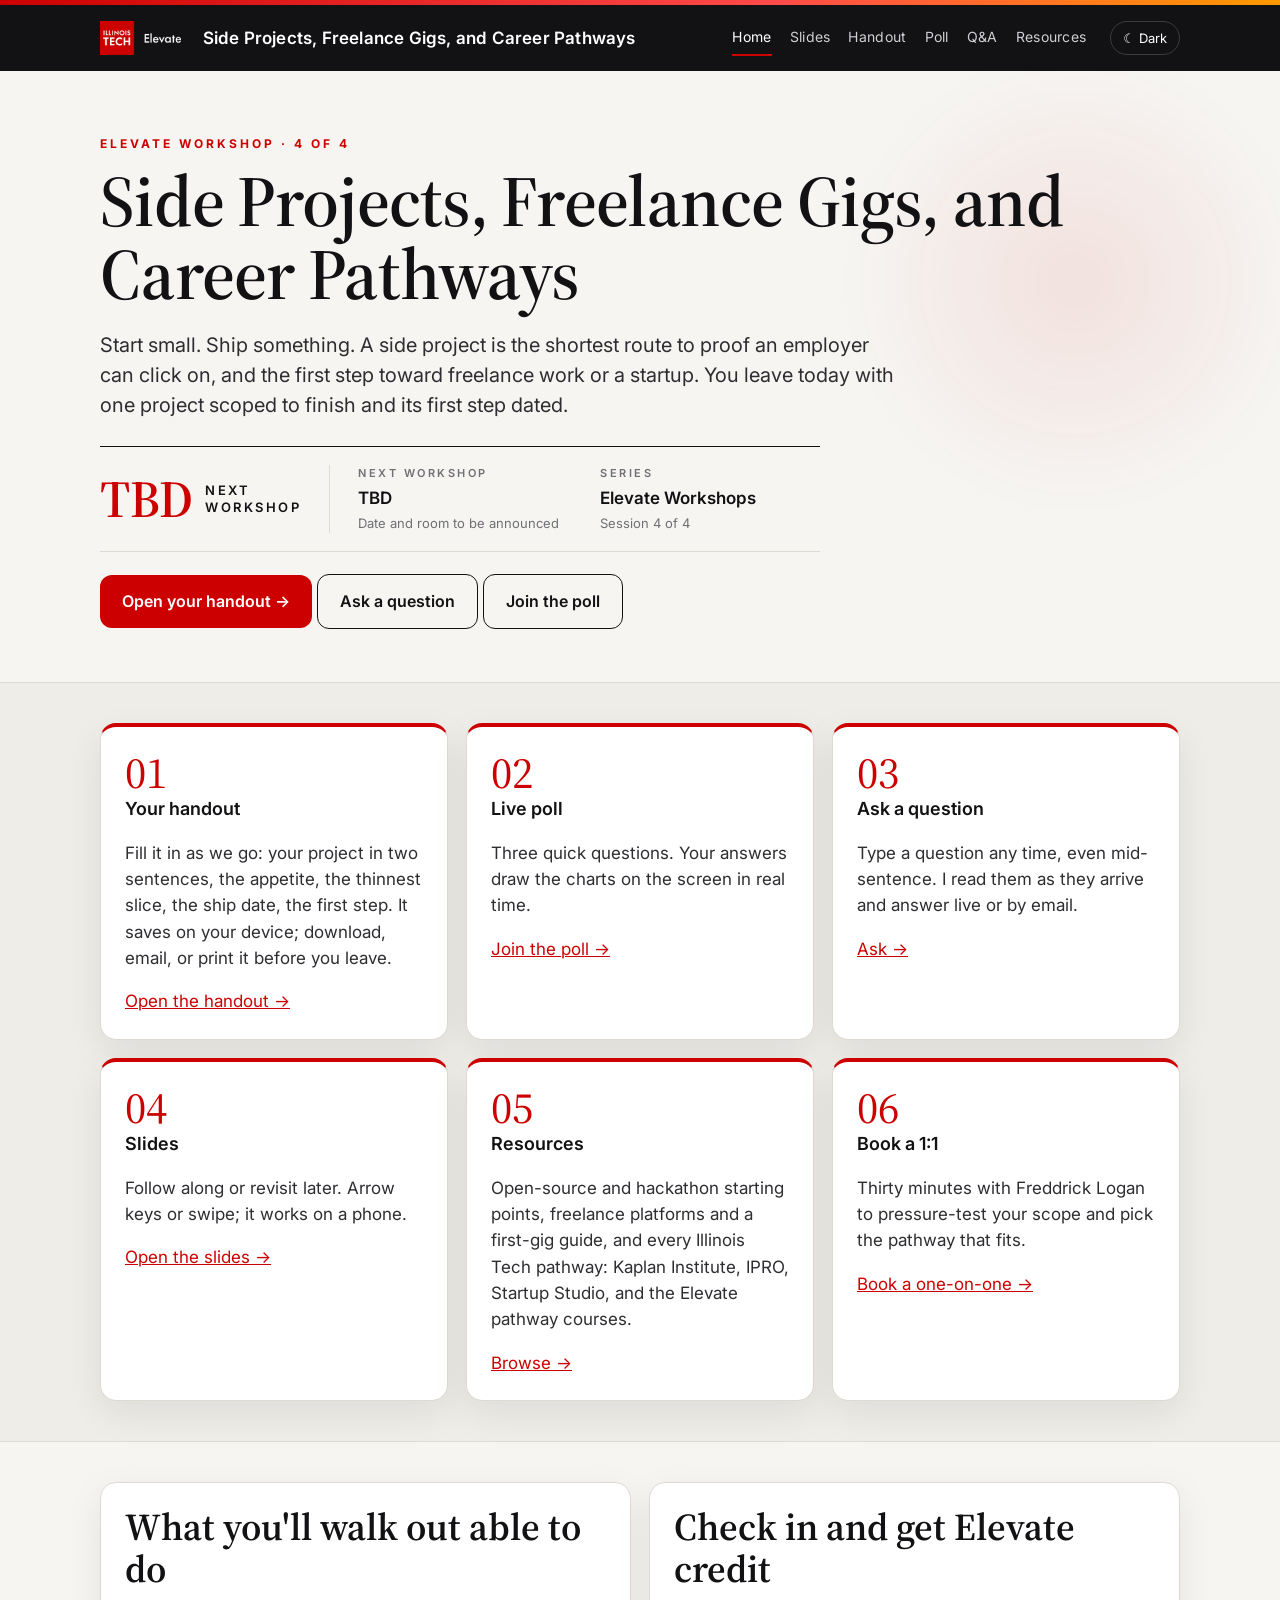
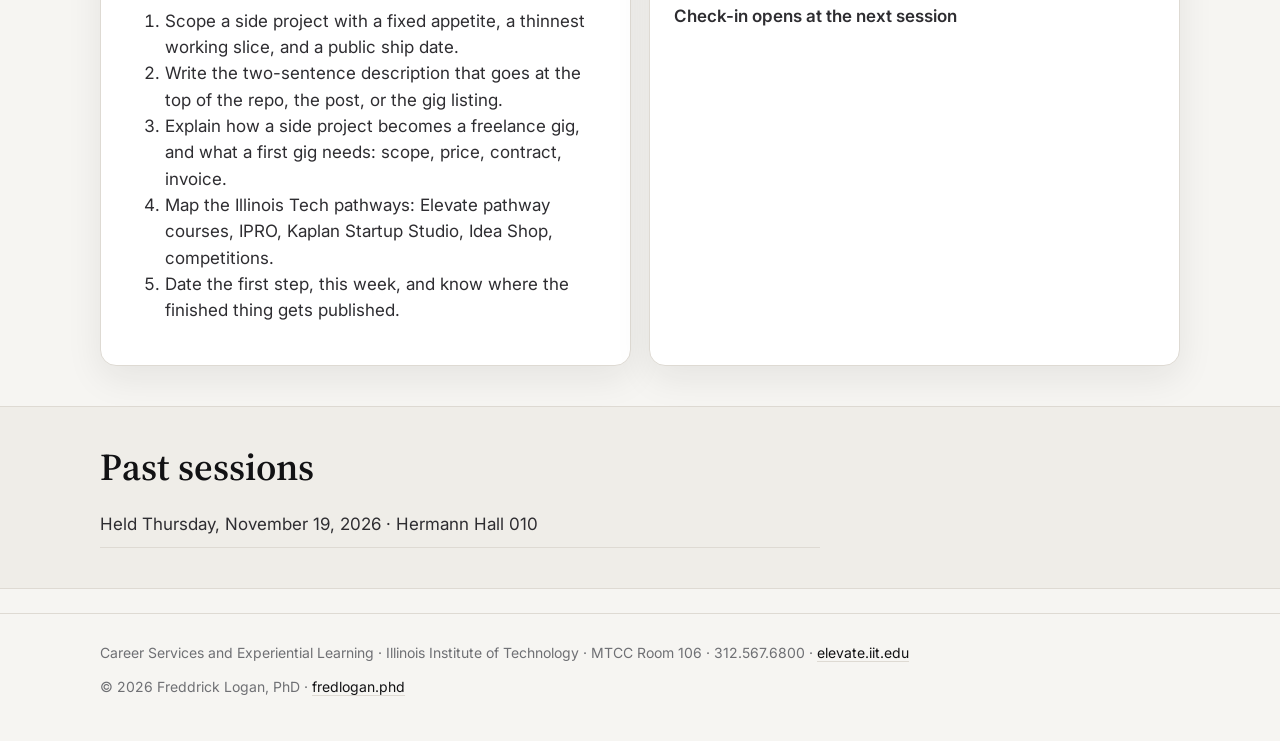
==== index.html @ dc73f65f "Branded QR codes in Illinois Tech scarlet" ====
<!doctype html>
<html lang="en">
<head>
<meta charset="utf-8">
<meta name="viewport" content="width=device-width,initial-scale=1">
<title>Elevate Workshop · Side Projects, Freelance Gigs, and Career Pathways</title>
<meta name="description" content="Elevate Side Projects, Freelance Gigs, and Illinois Tech Career Pathways Workshop: interactive slides, student handout, live poll, Q&amp;A, and resources. Illinois Tech Career Services and Experiential Learning.">
<link rel="preconnect" href="https://fonts.googleapis.com">
<link href="https://fonts.googleapis.com/css2?family=Inter:wght@400;500;600;700&family=Source+Serif+4:opsz,wght@8..60,400;8..60,600;8..60,700&display=swap" rel="stylesheet">
<link rel="stylesheet" href="assets/site.css">
</head>
<body>
<div class="redbar"></div>
<header class="topbar"><div class="wrap">
  <a class="brand" href="index.html"><img src="assets/elevate-logo-dark.png" alt="Illinois Tech Elevate"> Side Projects, Freelance Gigs, and Career Pathways</a>
  <nav><a class="active" href="index.html">Home</a><a href="slides.html">Slides</a><a href="handout.html">Handout</a><a href="poll.html">Poll</a><a href="qa.html">Q&amp;A</a><a href="resources.html">Resources</a></nav>
</div></header>

<section class="hero"><div class="wrap">
  <div class="eyebrow reveal">Elevate Workshop · 4 of 4</div>
  <h1 class="reveal">Side Projects, Freelance Gigs, and Career Pathways</h1>
  <p class="lead reveal">Start small. Ship something. A side project is the shortest route to proof an employer can click on, and the first step toward freelance work or a startup. You leave today with one project scoped to finish and its first step dated.</p>
  <div class="event reveal">
    <div class="event-date"><span class="d" data-session="day"></span><span class="m"><span data-session="month"></span><br><span data-session="year"></span></span></div>
    <div class="event-rows">
      <div><span class="k" data-session="weekday"></span><b data-session="time"></b><small data-session="doors"></small></div>
      <div data-when="upcoming"><span class="k">Where</span><b data-session="where"></b><small>Illinois Tech, Mies Campus</small></div>
      <div><span class="k">Series</span><b>Elevate Workshops</b><small>Session 4 of 4</small></div>
    </div>
  </div>
  <p>
    <a class="btn" href="handout.html">Open your handout →</a>
    <a class="btn ghost" href="qa.html">Ask a question</a>
    <a class="btn ghost" href="poll.html">Join the poll</a>
  </p>
</div></section>

<section class="section alt"><div class="wrap grid c3">
  <div class="card accent"><div class="num">01</div><h3>Your handout</h3><p>Fill it in as we go: your project in two sentences, the appetite, the thinnest slice, the ship date, the first step. It saves on your device; download, email, or print it before you leave.</p><a href="handout.html">Open the handout →</a></div><div class="card accent"><div class="num">02</div><h3>Live poll</h3><p>Three quick questions. Your answers draw the charts on the screen in real time.</p><a href="poll.html">Join the poll →</a></div><div class="card accent"><div class="num">03</div><h3>Ask a question</h3><p>Type a question any time, even mid-sentence. I read them as they arrive and answer live or by email.</p><a href="qa.html">Ask →</a></div><div class="card accent"><div class="num">04</div><h3>Slides</h3><p>Follow along or revisit later. Arrow keys or swipe; it works on a phone.</p><a href="slides.html">Open the slides →</a></div><div class="card accent"><div class="num">05</div><h3>Resources</h3><p>Open-source and hackathon starting points, freelance platforms and a first-gig guide, and every Illinois Tech pathway: Kaplan Institute, IPRO, Startup Studio, and the Elevate pathway courses.</p><a href="resources.html">Browse →</a></div><div class="card accent"><div class="num">06</div><h3>Book a 1:1</h3><p>Thirty minutes with Freddrick Logan to pressure-test your scope and pick the pathway that fits.</p><a id="bookCard" href="#">Book a one-on-one →</a></div>
</div></section>

<section class="section"><div class="wrap grid c2">
  <div class="card">
    <h2>What you'll walk out able to do</h2>
    <ol><li>Scope a side project with a fixed appetite, a thinnest working slice, and a public ship date.</li><li>Write the two-sentence description that goes at the top of the repo, the post, or the gig listing.</li><li>Explain how a side project becomes a freelance gig, and what a first gig needs: scope, price, contract, invoice.</li><li>Map the Illinois Tech pathways: Elevate pathway courses, IPRO, Kaplan Startup Studio, Idea Shop, competitions.</li><li>Date the first step, this week, and know where the finished thing gets published.</li></ol>
  </div>
  <div class="card">
    <h2>Check in and get Elevate credit</h2>
    <div data-checkin="card"><div class="qr"><div class="qrcard" style="--qr:190px"><img src="assets/checkin-qr.png" alt="312 check-in QR code"><span class="lbl">Check in on 312</span></div><div><p>Scan with the Illinois Tech 312 app, or open <a id="checkinA" href="#"><span id="checkinShort"></span></a>.</p><p class="hint">Check-in records your attendance for Elevate workshop credit.</p></div></div></div>
  </div>
</div></section>
<section class="section alt" data-past hidden><div class="wrap">
  <h2>Past sessions</h2>
  <ul class="past-list" data-past-list></ul>
</div></section>

<footer class="footer"><div class="wrap">
  <div>Career Services and Experiential Learning · Illinois Institute of Technology · MTCC Room 106 · 312.567.6800 · <a href="https://elevate.iit.edu">elevate.iit.edu</a></div>
  <div>© <span data-year></span> Freddrick Logan, PhD · <a href="https://fredlogan.phd">fredlogan.phd</a></div>
</div></footer>
<script src="assets/config.js"></script>
<script src="assets/site.js"></script>
<script>document.addEventListener('DOMContentLoaded',()=>{const C=window.PW_CONFIG||{};const b=document.getElementById('bookCard');if(b)b.href=C.bookingUrl||'#';const a=document.getElementById('checkinA');if(a)a.href=C.checkinUrl||'#';const s=document.getElementById('checkinShort');if(s)s.textContent=(C.checkinUrl||'').replace('https://','');});</script>
</body>
</html>
---- assets/site.css ----
/* Elevate Portfolio Development Workshop — shared styles.
   Illinois Tech palette (Red #CC0000, Gray #76777B, Black, Orange #FF9900).
   Themes: html[data-theme="light"] / html[data-theme="dark"]; follows the system when unset. */
:root{
  --red:#CC0000; --deep:#8C0000; --orange:#FF9900; --gray:#76777B;
  --radius:16px;
  --sans:'Inter',system-ui,-apple-system,"Segoe UI",Roboto,Arial,sans-serif;
  --serif:'Source Serif 4','Source Serif Pro',Georgia,'Times New Roman',serif;
  --font:var(--sans);
  --ease:cubic-bezier(.2,.7,.2,1);
  /* light */
  --bg:#F6F5F2; --surface:#FFFFFF; --surface-2:#EFEDE8; --ink:#121214; --body:#2E2D31; --muted:#6F7074;
  --line:#DEDAD3; --accent:#CC0000; --accent-soft:rgba(204,0,0,.08); --on-accent:#fff;
  --shadow:0 12px 36px rgba(20,20,30,.08); --glow:0 0 0 1px rgba(0,0,0,.04);
  --topbar:#121214; --topbar-ink:#fff;
}
@media (prefers-color-scheme: dark){
  :root:not([data-theme="light"]){
    --bg:#0E0E11; --surface:#17171B; --surface-2:#1F1F24; --ink:#F4F2EC; --body:#D6D3CB; --muted:#9A9A9F;
    --line:#2B2B31; --accent:#FF4A4A; --accent-soft:rgba(255,74,74,.12); --on-accent:#fff;
    --shadow:0 16px 44px rgba(0,0,0,.45); --glow:0 0 0 1px rgba(255,255,255,.04);
    --topbar:#0A0A0C; --topbar-ink:#fff;
  }
}
:root[data-theme="dark"]{
  --bg:#0E0E11; --surface:#17171B; --surface-2:#1F1F24; --ink:#F4F2EC; --body:#D6D3CB; --muted:#9A9A9F;
  --line:#2B2B31; --accent:#FF4A4A; --accent-soft:rgba(255,74,74,.12); --on-accent:#fff;
  --shadow:0 16px 44px rgba(0,0,0,.45); --glow:0 0 0 1px rgba(255,255,255,.04);
  --topbar:#0A0A0C; --topbar-ink:#fff;
}
*{box-sizing:border-box}
html,body{margin:0;padding:0}
body{font-family:var(--sans);color:var(--body);background:var(--bg);line-height:1.55;-webkit-font-smoothing:antialiased;font-size:17px;transition:background .3s,color .3s}
a{color:var(--accent)}
img{max-width:100%;height:auto}
.wrap{max-width:1120px;margin:0 auto;padding:0 20px}
.topbar{background:var(--topbar);color:var(--topbar-ink);position:sticky;top:0;z-index:50}
.topbar .wrap{display:flex;align-items:center;justify-content:space-between;gap:16px;height:66px}
.topbar .brand{display:flex;align-items:center;gap:12px;color:#fff;text-decoration:none;font-weight:600;letter-spacing:.2px}
.topbar .brand img{height:34px;width:auto}
.topbar nav{display:flex;align-items:center;flex-wrap:wrap;gap:2px 18px}
.topbar nav a{color:#cfcfd4;text-decoration:none;font-size:14px;letter-spacing:.3px;padding:6px 0;border-bottom:2px solid transparent}
.topbar nav a.active,.topbar nav a:hover{color:#fff;border-bottom-color:var(--red)}
.theme-btn{background:transparent;color:#fff;border:1px solid #3a3a40;border-radius:999px;padding:6px 12px;font:inherit;font-size:13px;cursor:pointer;margin-left:6px}
.theme-btn:hover{border-color:#777}
.redbar{height:5px;background:linear-gradient(90deg,var(--red),#FF4A4A 60%,var(--orange))}
.hero{padding:64px 0 36px;position:relative;overflow:hidden}
.hero .wrap{position:relative;z-index:1}
.hero::before{content:"";position:absolute;inset:-20% -10% auto auto;width:52vw;height:52vw;max-width:720px;max-height:720px;border-radius:50%;
  background:radial-gradient(closest-side,var(--accent-soft),transparent 70%);filter:blur(10px);pointer-events:none;animation:drift 18s ease-in-out infinite alternate}
.eyebrow{font-size:12px;letter-spacing:3px;text-transform:uppercase;color:var(--accent);font-weight:700}
h1{font-family:var(--serif);font-weight:600;font-size:clamp(38px,6.4vw,72px);line-height:1.02;letter-spacing:-.01em;margin:10px 0 14px;color:var(--ink)}
h2{font-family:var(--serif);font-weight:600;font-size:clamp(26px,3.4vw,38px);line-height:1.1;color:var(--ink);margin:0 0 12px}
h3{font-size:18px;margin:0 0 6px;color:var(--ink);font-weight:600}
.lead{font-size:20px;color:var(--body);max-width:62ch;line-height:1.5}
.meta{display:flex;flex-wrap:wrap;gap:10px 24px;margin:20px 0;font-weight:600;color:var(--ink)}
.meta span{display:inline-flex;align-items:center;gap:8px}
.event{display:grid;grid-template-columns:auto 1fr;gap:0 28px;align-items:stretch;margin:26px 0 22px;max-width:720px;border-top:1px solid var(--ink);border-bottom:1px solid var(--line);padding:18px 0}
.event-date{display:flex;align-items:center;gap:12px;padding-right:28px;border-right:1px solid var(--line)}
.event-date .d{font-family:var(--serif);font-weight:600;font-size:clamp(56px,7vw,84px);line-height:.9;color:var(--accent);letter-spacing:-.03em}
.event-date .m{font-size:13px;letter-spacing:2.5px;text-transform:uppercase;color:var(--ink);font-weight:600;line-height:1.3}
.event-rows{display:grid;grid-template-columns:repeat(auto-fit,minmax(160px,1fr));gap:12px 22px;align-content:center}
.event-rows div{display:flex;flex-direction:column;gap:2px}
.event-rows .k{font-size:11px;letter-spacing:2.5px;text-transform:uppercase;color:var(--muted);font-weight:600}
.event-rows b{font-size:17px;color:var(--ink);font-weight:600}
.event-rows small{font-size:13px;color:var(--muted)}
@media (max-width:600px){.event{grid-template-columns:1fr;gap:14px}.event-date{border-right:0;border-bottom:1px solid var(--line);padding:0 0 12px}}
.btn{display:inline-block;background:var(--red);color:#fff;text-decoration:none;font-weight:600;padding:14px 22px;border-radius:12px;border:0;cursor:pointer;font-size:16px;transition:transform .15s var(--ease),background .15s}
.btn:hover{background:var(--deep);transform:translateY(-1px)}
.btn.ghost{background:transparent;color:var(--ink);border:1.5px solid var(--ink)}
.btn.ghost:hover{background:var(--ink);color:var(--bg)}
.btn.small{padding:8px 14px;font-size:14px;border-radius:9px}
.grid{display:grid;gap:18px}
.grid.c3{grid-template-columns:repeat(auto-fit,minmax(260px,1fr))}
.grid.c2{grid-template-columns:repeat(auto-fit,minmax(300px,1fr))}
.card{background:var(--surface);border:1px solid var(--line);border-radius:var(--radius);padding:24px;box-shadow:var(--shadow);transition:transform .25s var(--ease),box-shadow .25s}
.card:hover{transform:translateY(-2px)}
.card.accent{border-top:4px solid var(--red)}
.card .num{font-family:var(--serif);font-size:44px;color:var(--accent);line-height:1}
.section{padding:40px 0}
.section.alt{background:var(--surface-2);border-top:1px solid var(--line);border-bottom:1px solid var(--line)}
.callout{background:var(--ink);color:var(--bg);border-radius:var(--radius);padding:22px 26px}
.callout strong,.callout code{color:inherit}
.pill{display:inline-block;background:var(--accent-soft);color:var(--accent);font-size:12px;font-weight:700;letter-spacing:1px;text-transform:uppercase;padding:4px 10px;border-radius:999px}
label{display:block;font-weight:600;color:var(--ink);margin:12px 0 6px}
input[type=text],textarea,select{width:100%;font:inherit;padding:12px 14px;border:1.5px solid var(--line);border-radius:10px;background:var(--surface);color:var(--ink)}
textarea{min-height:90px;resize:vertical}
input:focus,textarea:focus,select:focus{outline:2px solid var(--accent);border-color:var(--accent)}
.hint{font-size:13px;color:var(--muted)}
.preview{background:var(--surface-2);border:1px dashed var(--line);border-radius:10px;padding:16px;white-space:pre-wrap;color:var(--ink)}
.check{display:flex;align-items:flex-start;gap:12px;padding:10px 0;border-bottom:1px solid var(--line)}
.check input{width:22px;height:22px;margin-top:3px;accent-color:var(--red)}
.check label{margin:0}
.check.done label{text-decoration:line-through;color:var(--muted)}
.footer{padding:28px 0 44px;color:var(--muted);font-size:14px;border-top:1px solid var(--line);margin-top:24px}
.footer a{color:var(--ink);text-decoration:none;border-bottom:1px solid var(--line)}
.footer a:hover{border-bottom-color:var(--accent)}
.footer .wrap{display:flex;flex-wrap:wrap;justify-content:space-between;gap:12px;align-items:center}
.qr{display:flex;gap:18px;align-items:center}
.qr img{width:140px;height:140px;border:4px solid #fff;box-shadow:var(--shadow);border-radius:8px;background:#fff}
.bar{height:14px;background:var(--surface-2);border-radius:7px;overflow:hidden}
.bar i{display:block;height:100%;background:var(--accent);width:0;transition:width .4s var(--ease)}
.vote{display:flex;flex-wrap:wrap;gap:10px}
.vote button{background:var(--surface);color:var(--ink);border:1.5px solid var(--ink);border-radius:10px;padding:10px 14px;font:inherit;font-weight:600;cursor:pointer;transition:all .15s}
.vote button:hover{background:var(--ink);color:var(--bg)}
.toast{position:fixed;bottom:20px;left:50%;transform:translateX(-50%);background:var(--ink);color:var(--bg);padding:10px 16px;border-radius:10px;opacity:0;transition:opacity .2s;pointer-events:none;z-index:99}
.toast.show{opacity:1}
table{width:100%;border-collapse:collapse;background:var(--surface);color:var(--body)}
th,td{text-align:left;padding:10px 12px;border-bottom:1px solid var(--line);vertical-align:top}
th{background:var(--ink);color:var(--bg);font-weight:600}
.tabs{display:flex;flex-wrap:wrap;gap:8px;margin-bottom:12px}
.tabs button{font:inherit;font-weight:600;padding:8px 14px;border-radius:999px;border:1.5px solid var(--line);background:var(--surface);color:var(--ink);cursor:pointer}
.tabs button.on{background:var(--red);color:#fff;border-color:var(--red)}
code{font-family:ui-monospace,SFMono-Regular,Menlo,monospace;font-size:.92em;background:var(--surface-2);padding:1px 6px;border-radius:6px}
/* motion */
.reveal{opacity:0;transform:translateY(14px);animation:rise .7s var(--ease) forwards}
.reveal:nth-child(2){animation-delay:.08s}.reveal:nth-child(3){animation-delay:.16s}.reveal:nth-child(4){animation-delay:.24s}.reveal:nth-child(5){animation-delay:.32s}.reveal:nth-child(6){animation-delay:.4s}
@keyframes rise{to{opacity:1;transform:none}}
@keyframes drift{from{transform:translate(0,0)}to{transform:translate(-6%,8%)}}
@media (prefers-reduced-motion: reduce){.reveal{animation:none;opacity:1;transform:none}.hero::before{animation:none}.card:hover{transform:none}}
@media (max-width:700px){.topbar .wrap{height:auto;padding:10px 20px;flex-wrap:wrap}.hero{padding:40px 0 24px}body{font-size:16px}}
@media print{
  .topbar,.redbar,.noprint,.footer,.theme-btn{display:none!important}
  body{background:#fff;color:#000}
  .card{box-shadow:none;break-inside:avoid}
  input[type=text],textarea{border:1px solid #999}
  .section{padding:14px 0}
}
/* Writing formulas: shown wherever students are asked to write something */
.formula{border:1.5px dashed var(--line);border-left:4px solid var(--red);border-radius:10px;padding:10px 14px;margin:8px 0 12px;background:var(--surface);font-size:15px;line-height:1.6;color:var(--ink)}
.formula .fx{display:block;font-size:10px;letter-spacing:2px;text-transform:uppercase;color:var(--accent);font-weight:700;margin-bottom:2px}
.formula .b,.hint .b{display:inline-block;padding:0 6px;border-radius:5px;background:var(--surface-2);color:var(--muted);font-weight:600;font-size:.92em;line-height:1.5}
.formula .eg{display:block;margin-top:4px;color:var(--muted);font-size:.92em}
.formula ol{margin:2px 0 0;padding-left:20px}
.fill{background:transparent;border:1px solid var(--line);color:var(--accent);font:inherit;font-size:13px;font-weight:600;border-radius:999px;padding:3px 10px;cursor:pointer;margin:6px 0 0}
.fill:hover{border-color:var(--accent)}
.wc{font-size:13px;font-weight:600;color:var(--muted);font-variant-numeric:tabular-nums}
.wc.ok{color:var(--ink)}.wc.over{color:var(--accent)}
@media print{.fill{display:none}.formula{border-style:solid}}

/* Sessions, past-session list, and check-in placeholder (dates come from assets/config.js) */
[hidden]{display:none!important}
.event-date .d.tbd{font-size:clamp(34px,4.5vw,52px);letter-spacing:0}
.past-list{list-style:none;padding:0;margin:12px 0 0;max-width:720px}
.past-list li{padding:10px 0;border-bottom:1px solid var(--line);color:var(--body)}
.checkin-wait{font-weight:600;margin:0}
.check input{flex:0 0 22px}

/* Branded QR cards: white card, thin scarlet border, scarlet label; the code itself stays scannable in both themes */
.qrcard{display:inline-flex;flex-direction:column;align-items:center;gap:6px;background:#fff;border:2px solid #C8102E;border-radius:16px;padding:14px 16px 12px;color:#111;text-align:center;box-shadow:var(--shadow);max-width:100%;vertical-align:top}
.qrcard img,.qr .qrcard img{display:block;width:var(--qr,220px);max-width:100%;height:auto;border:0;box-shadow:none;background:#fff;padding:0;border-radius:0}
.qrcard .lbl{font-weight:700;color:#C8102E;font-size:clamp(15px,1.3vw,19px);line-height:1.2;letter-spacing:.2px}
.qrcard .sub{font-size:12px;line-height:1.3;color:#555;max-width:30ch;word-break:break-word}
.qrcard .sub a{color:#555}
.qr{align-items:flex-start;flex-wrap:wrap}
.qr .qrcard{flex:0 0 auto}
.slide .qrcard .lbl{font-size:clamp(16px,min(1.5vw,2.6vh),22px)}
.slide .qrcard .sub{font-size:clamp(11px,1.6vh,13px)}
@media (max-height:760px){.slide .qrcard{padding:10px 12px 8px;gap:4px}}
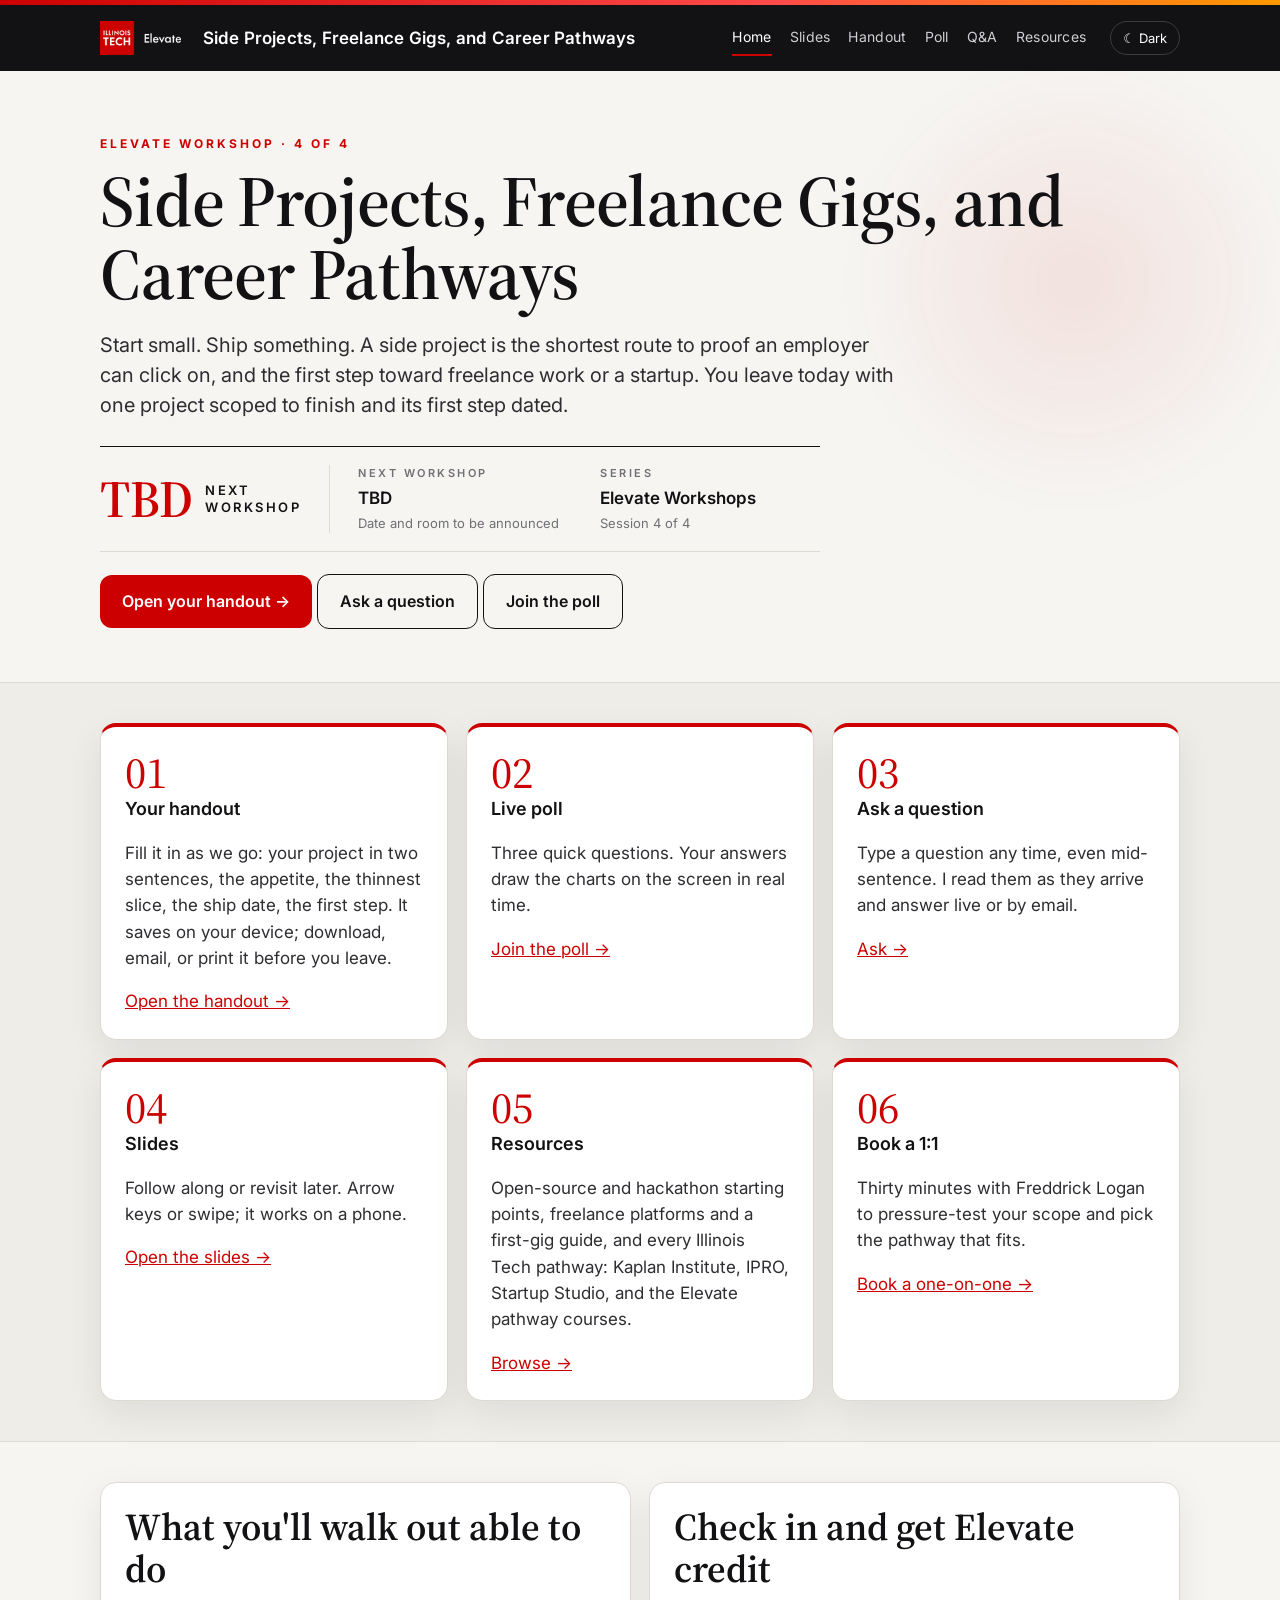
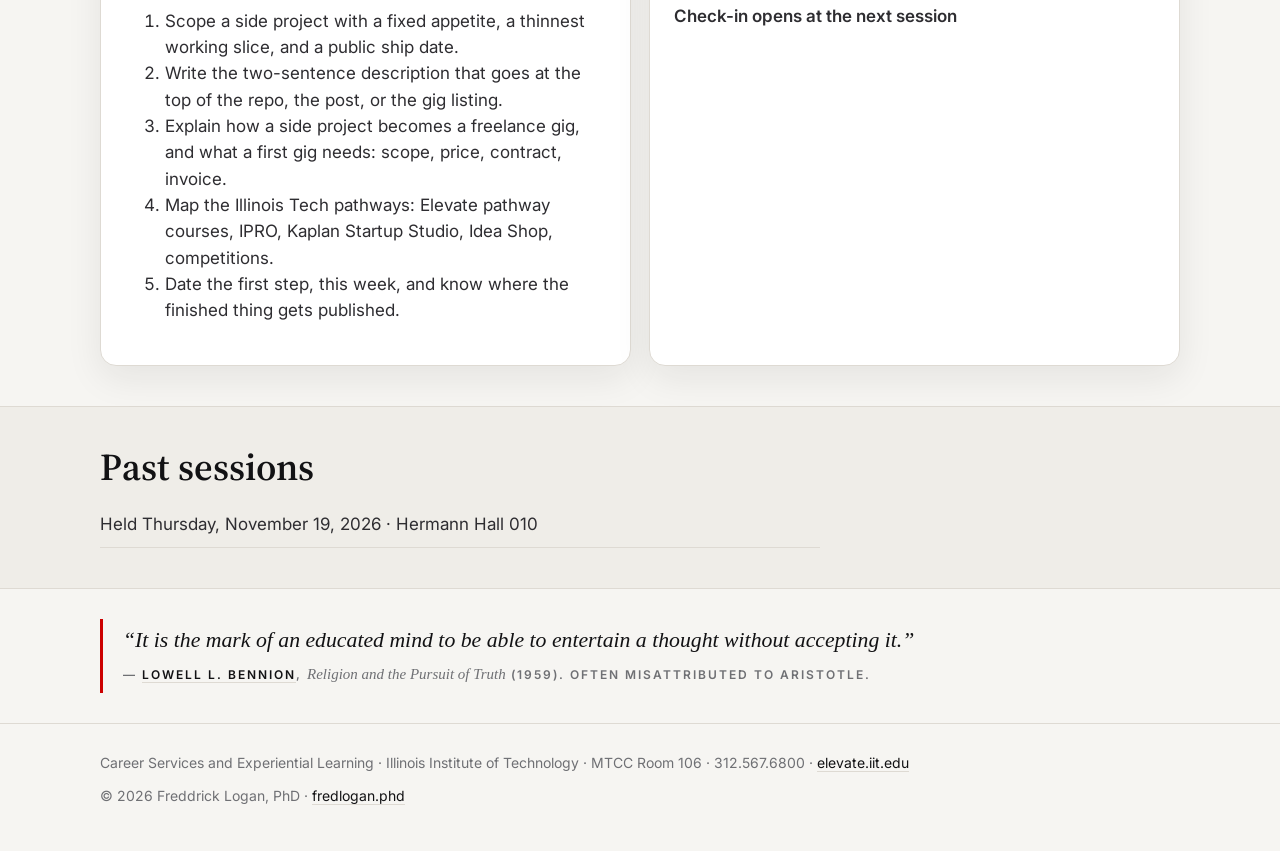
==== commit 3dc38021: "Add verified Bennion quote (often misattributed to Aristotle)" ====
--- a/index.html
+++ b/index.html
@@ -54,6 +54,13 @@
   <ul class="past-list" data-past-list></ul>
 </div></section>
 
+<section class="quoteband"><div class="wrap">
+  <figure class="quote">
+    <blockquote>“It is the mark of an educated mind to be able to entertain a thought without accepting it.”</blockquote>
+    <figcaption>— <a href="https://en.wikipedia.org/wiki/Lowell_L._Bennion" target="_blank" rel="noopener noreferrer">Lowell L. Bennion</a>, <cite>Religion and the Pursuit of Truth</cite> (1959). Often misattributed to Aristotle.</figcaption>
+  </figure>
+</div></section>
+
 <footer class="footer"><div class="wrap">
   <div>Career Services and Experiential Learning · Illinois Institute of Technology · MTCC Room 106 · 312.567.6800 · <a href="https://elevate.iit.edu">elevate.iit.edu</a></div>
   <div>© <span data-year></span> Freddrick Logan, PhD · <a href="https://fredlogan.phd">fredlogan.phd</a></div>
--- a/assets/site.css
+++ b/assets/site.css
@@ -157,3 +157,25 @@
 .slide .qrcard .lbl{font-size:clamp(16px,min(1.5vw,2.6vh),22px)}
 .slide .qrcard .sub{font-size:clamp(11px,1.6vh,13px)}
 @media (max-height:760px){.slide .qrcard{padding:10px 12px 8px;gap:4px}}
+
+/* Verified quote: serif italic, thin scarlet rule, uppercase attribution with the title in italics; same in both themes */
+.quoteband{padding:30px 0 6px}
+.quote{margin:0;padding:6px 0 6px 20px;border-left:3px solid #CC0000;max-width:840px}
+.quote blockquote{margin:0;font-family:var(--serif);font-style:italic;font-weight:400;font-size:clamp(19px,1.7vw,24px);line-height:1.4;color:var(--ink)}
+.quote figcaption{margin-top:8px;font-size:12px;letter-spacing:2px;text-transform:uppercase;font-weight:600;color:var(--muted)}
+.quote figcaption a{color:var(--ink);text-decoration:none;border-bottom:1px solid var(--line)}
+.quote figcaption a:hover{border-bottom-color:#CC0000}
+.quote figcaption cite{font-family:var(--serif);font-style:italic;font-weight:400;text-transform:none;letter-spacing:0;font-size:15px}
+.quote.line{display:block;max-width:none;margin:28px 0 0;padding:4px 0 4px 16px;line-height:1.5}
+.quote.line blockquote,.quote.line figcaption{display:inline}
+.quote.line blockquote{font-size:17px}
+.quote.line figcaption{margin:0 0 0 8px;font-size:11px;letter-spacing:1.6px}
+.quote.line figcaption cite{font-size:14px}
+.slide .quote{margin-top:14px;max-width:none;padding:2px 0 2px 14px;flex:none}
+.slide .quote blockquote{font-size:clamp(15px,min(1.4vw,2.3vh),21px);line-height:1.35}
+.slide .quote figcaption{margin-top:4px;font-size:11px;letter-spacing:1.6px}
+.slide .quote figcaption cite{font-size:13px}
+.slide.ink .quote blockquote{color:#F4F2EC}
+.slide.ink .quote figcaption{color:#9A9A9F}
+.slide.ink .quote figcaption a{color:#F4F2EC;border-bottom-color:#2B2B31}
+@media (max-height:760px){.slide .quote{margin-top:8px}.slide .quote blockquote{font-size:clamp(14px,2vh,17px)}.slide .quote figcaption{margin-top:2px;font-size:10px}}
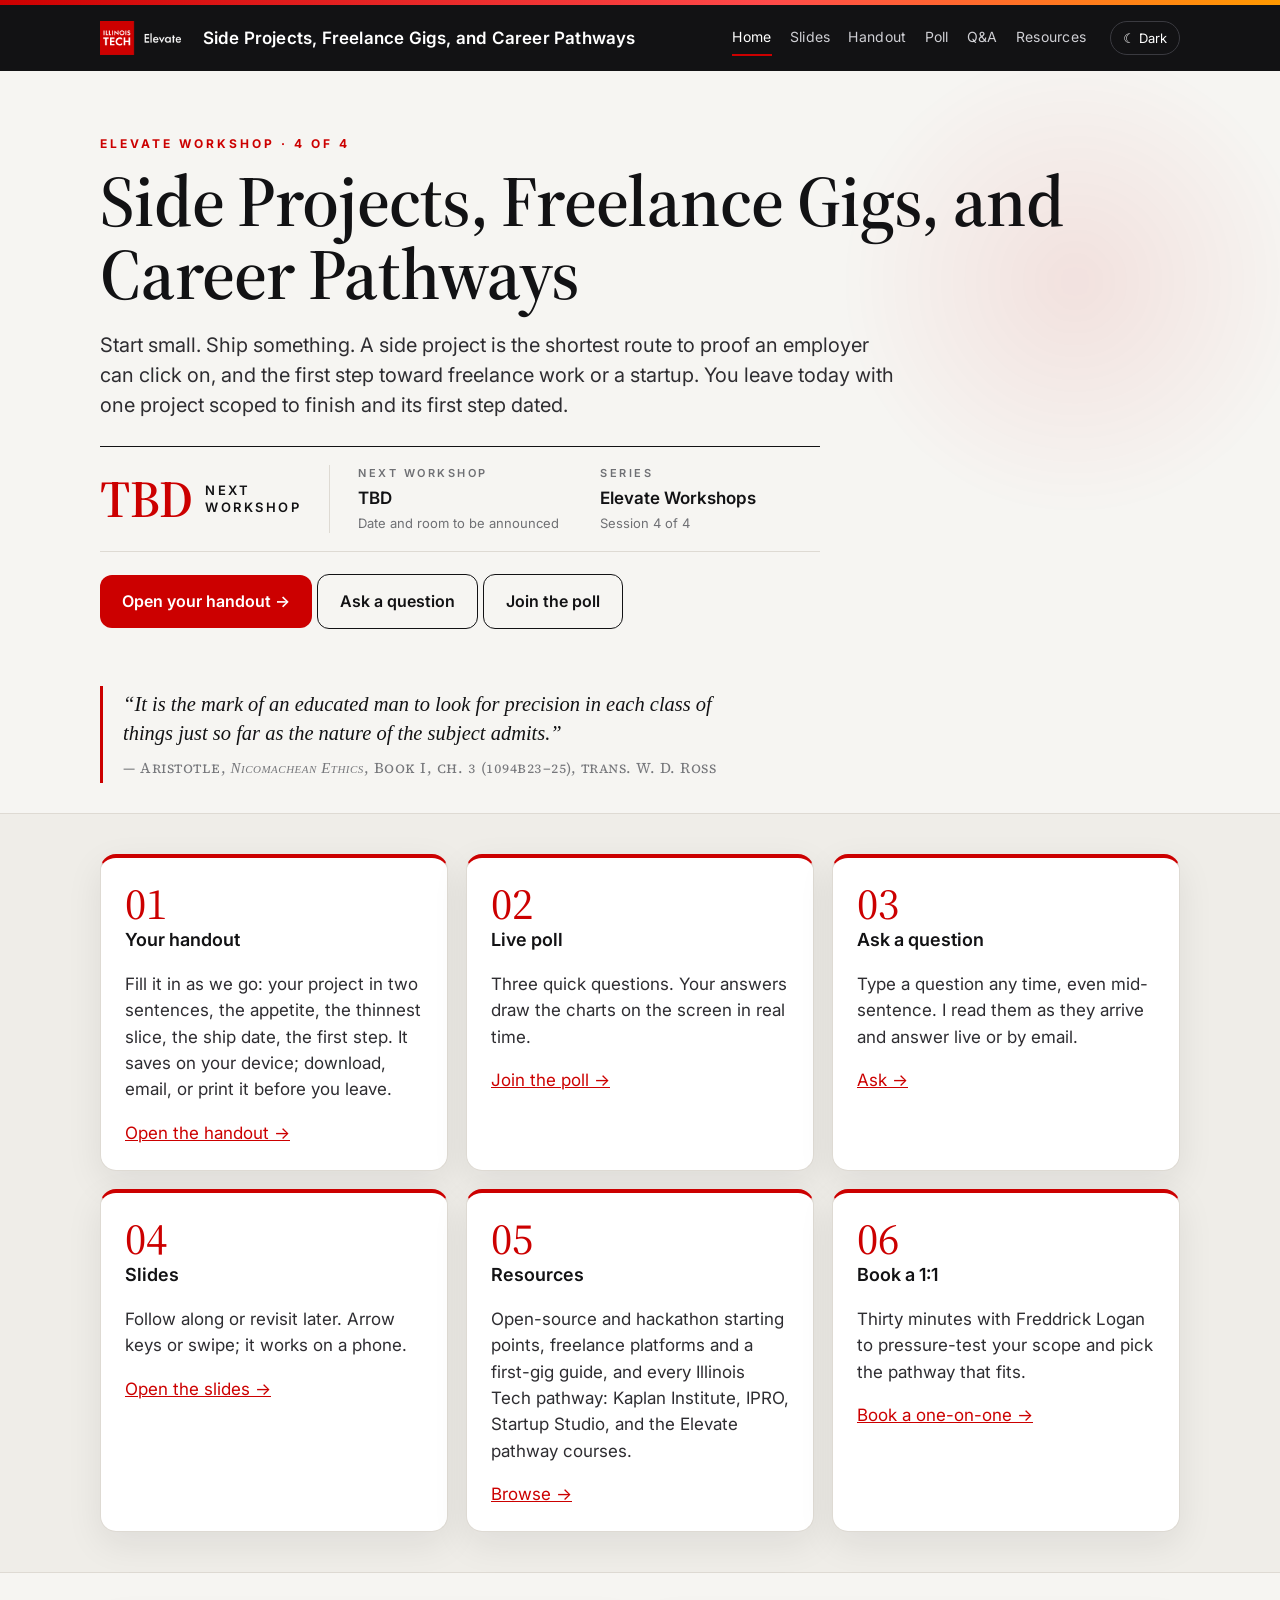
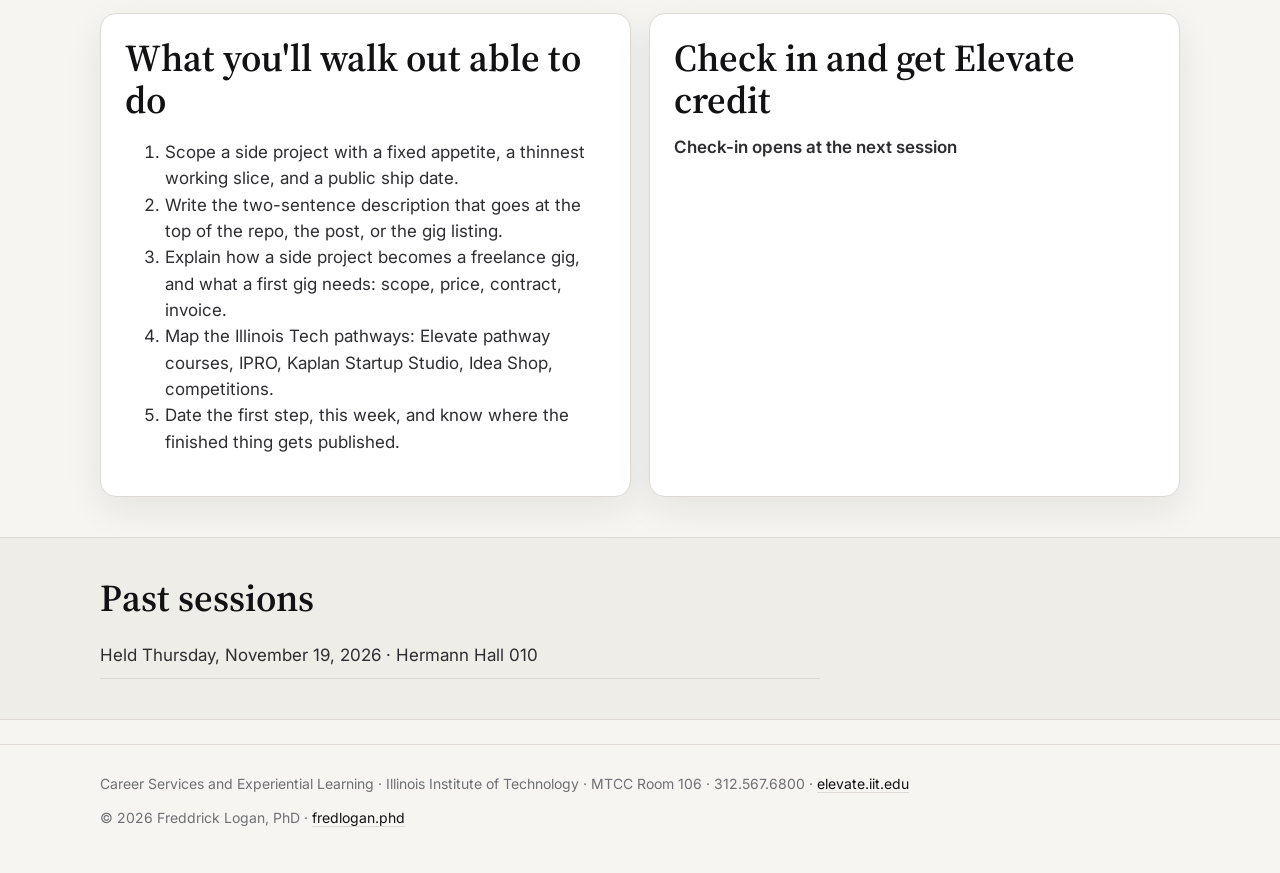
==== commit 566e59b0: "Homepage: single Aristotle quote in IIT colors" ====
--- a/index.html
+++ b/index.html
@@ -35,6 +35,13 @@
   </p>
 </div></section>
 
+<section class="epigraph"><div class="wrap">
+  <figure>
+    <blockquote>“It is the mark of an educated man to look for precision in each class of things just so far as the nature of the subject admits.”</blockquote>
+    <figcaption>— Aristotle, <cite>Nicomachean Ethics</cite>, Book I, ch. 3 (1094b23–25), trans. W. D. Ross</figcaption>
+  </figure>
+</div></section>
+
 <section class="section alt"><div class="wrap grid c3">
   <div class="card accent"><div class="num">01</div><h3>Your handout</h3><p>Fill it in as we go: your project in two sentences, the appetite, the thinnest slice, the ship date, the first step. It saves on your device; download, email, or print it before you leave.</p><a href="handout.html">Open the handout →</a></div><div class="card accent"><div class="num">02</div><h3>Live poll</h3><p>Three quick questions. Your answers draw the charts on the screen in real time.</p><a href="poll.html">Join the poll →</a></div><div class="card accent"><div class="num">03</div><h3>Ask a question</h3><p>Type a question any time, even mid-sentence. I read them as they arrive and answer live or by email.</p><a href="qa.html">Ask →</a></div><div class="card accent"><div class="num">04</div><h3>Slides</h3><p>Follow along or revisit later. Arrow keys or swipe; it works on a phone.</p><a href="slides.html">Open the slides →</a></div><div class="card accent"><div class="num">05</div><h3>Resources</h3><p>Open-source and hackathon starting points, freelance platforms and a first-gig guide, and every Illinois Tech pathway: Kaplan Institute, IPRO, Startup Studio, and the Elevate pathway courses.</p><a href="resources.html">Browse →</a></div><div class="card accent"><div class="num">06</div><h3>Book a 1:1</h3><p>Thirty minutes with Freddrick Logan to pressure-test your scope and pick the pathway that fits.</p><a id="bookCard" href="#">Book a one-on-one →</a></div>
 </div></section>
@@ -54,13 +61,6 @@
   <ul class="past-list" data-past-list></ul>
 </div></section>
 
-<section class="quoteband"><div class="wrap">
-  <figure class="quote">
-    <blockquote>“It is the mark of an educated mind to be able to entertain a thought without accepting it.”</blockquote>
-    <figcaption>— <a href="https://en.wikipedia.org/wiki/Lowell_L._Bennion" target="_blank" rel="noopener noreferrer">Lowell L. Bennion</a>, <cite>Religion and the Pursuit of Truth</cite> (1959). Often misattributed to Aristotle.</figcaption>
-  </figure>
-</div></section>
-
 <footer class="footer"><div class="wrap">
   <div>Career Services and Experiential Learning · Illinois Institute of Technology · MTCC Room 106 · 312.567.6800 · <a href="https://elevate.iit.edu">elevate.iit.edu</a></div>
   <div>© <span data-year></span> Freddrick Logan, PhD · <a href="https://fredlogan.phd">fredlogan.phd</a></div>
--- a/assets/site.css
+++ b/assets/site.css
@@ -158,24 +158,12 @@
 .slide .qrcard .sub{font-size:clamp(11px,1.6vh,13px)}
 @media (max-height:760px){.slide .qrcard{padding:10px 12px 8px;gap:4px}}
 
-/* Verified quote: serif italic, thin scarlet rule, uppercase attribution with the title in italics; same in both themes */
-.quoteband{padding:30px 0 6px}
-.quote{margin:0;padding:6px 0 6px 20px;border-left:3px solid #CC0000;max-width:840px}
-.quote blockquote{margin:0;font-family:var(--serif);font-style:italic;font-weight:400;font-size:clamp(19px,1.7vw,24px);line-height:1.4;color:var(--ink)}
-.quote figcaption{margin-top:8px;font-size:12px;letter-spacing:2px;text-transform:uppercase;font-weight:600;color:var(--muted)}
-.quote figcaption a{color:var(--ink);text-decoration:none;border-bottom:1px solid var(--line)}
-.quote figcaption a:hover{border-bottom-color:#CC0000}
-.quote figcaption cite{font-family:var(--serif);font-style:italic;font-weight:400;text-transform:none;letter-spacing:0;font-size:15px}
-.quote.line{display:block;max-width:none;margin:28px 0 0;padding:4px 0 4px 16px;line-height:1.5}
-.quote.line blockquote,.quote.line figcaption{display:inline}
-.quote.line blockquote{font-size:17px}
-.quote.line figcaption{margin:0 0 0 8px;font-size:11px;letter-spacing:1.6px}
-.quote.line figcaption cite{font-size:14px}
-.slide .quote{margin-top:14px;max-width:none;padding:2px 0 2px 14px;flex:none}
-.slide .quote blockquote{font-size:clamp(15px,min(1.4vw,2.3vh),21px);line-height:1.35}
-.slide .quote figcaption{margin-top:4px;font-size:11px;letter-spacing:1.6px}
-.slide .quote figcaption cite{font-size:13px}
-.slide.ink .quote blockquote{color:#F4F2EC}
-.slide.ink .quote figcaption{color:#9A9A9F}
-.slide.ink .quote figcaption a{color:#F4F2EC;border-bottom-color:#2B2B31}
-@media (max-height:760px){.slide .quote{margin-top:8px}.slide .quote blockquote{font-size:clamp(14px,2vh,17px)}.slide .quote figcaption{margin-top:2px;font-size:10px}}
+/* Homepage epigraph: serif italic quote, thin scarlet rule, small-caps attribution in Illinois Tech gray; brand colors only */
+.epigraph{padding:4px 0 30px}
+.epigraph figure{margin:0;max-width:60ch;padding:4px 0 4px 20px;border-left:3px solid #CC0000}
+.epigraph blockquote{margin:0;font-family:var(--serif);font-style:italic;font-weight:400;font-size:clamp(18px,1.6vw,23px);line-height:1.45;color:var(--ink)}
+.epigraph figcaption{margin-top:8px;font-family:var(--serif);font-variant:small-caps;font-size:15px;letter-spacing:.5px;line-height:1.4;color:#76777B}
+.epigraph figcaption cite{font-style:italic}
+:root[data-theme="dark"] .epigraph figcaption{color:#A5A6AA}
+@media (prefers-color-scheme: dark){:root:not([data-theme="light"]) .epigraph figcaption{color:#A5A6AA}}
+@media (max-width:480px){.epigraph figure{padding-left:14px}.epigraph blockquote{font-size:17px}.epigraph figcaption{font-size:14px}}
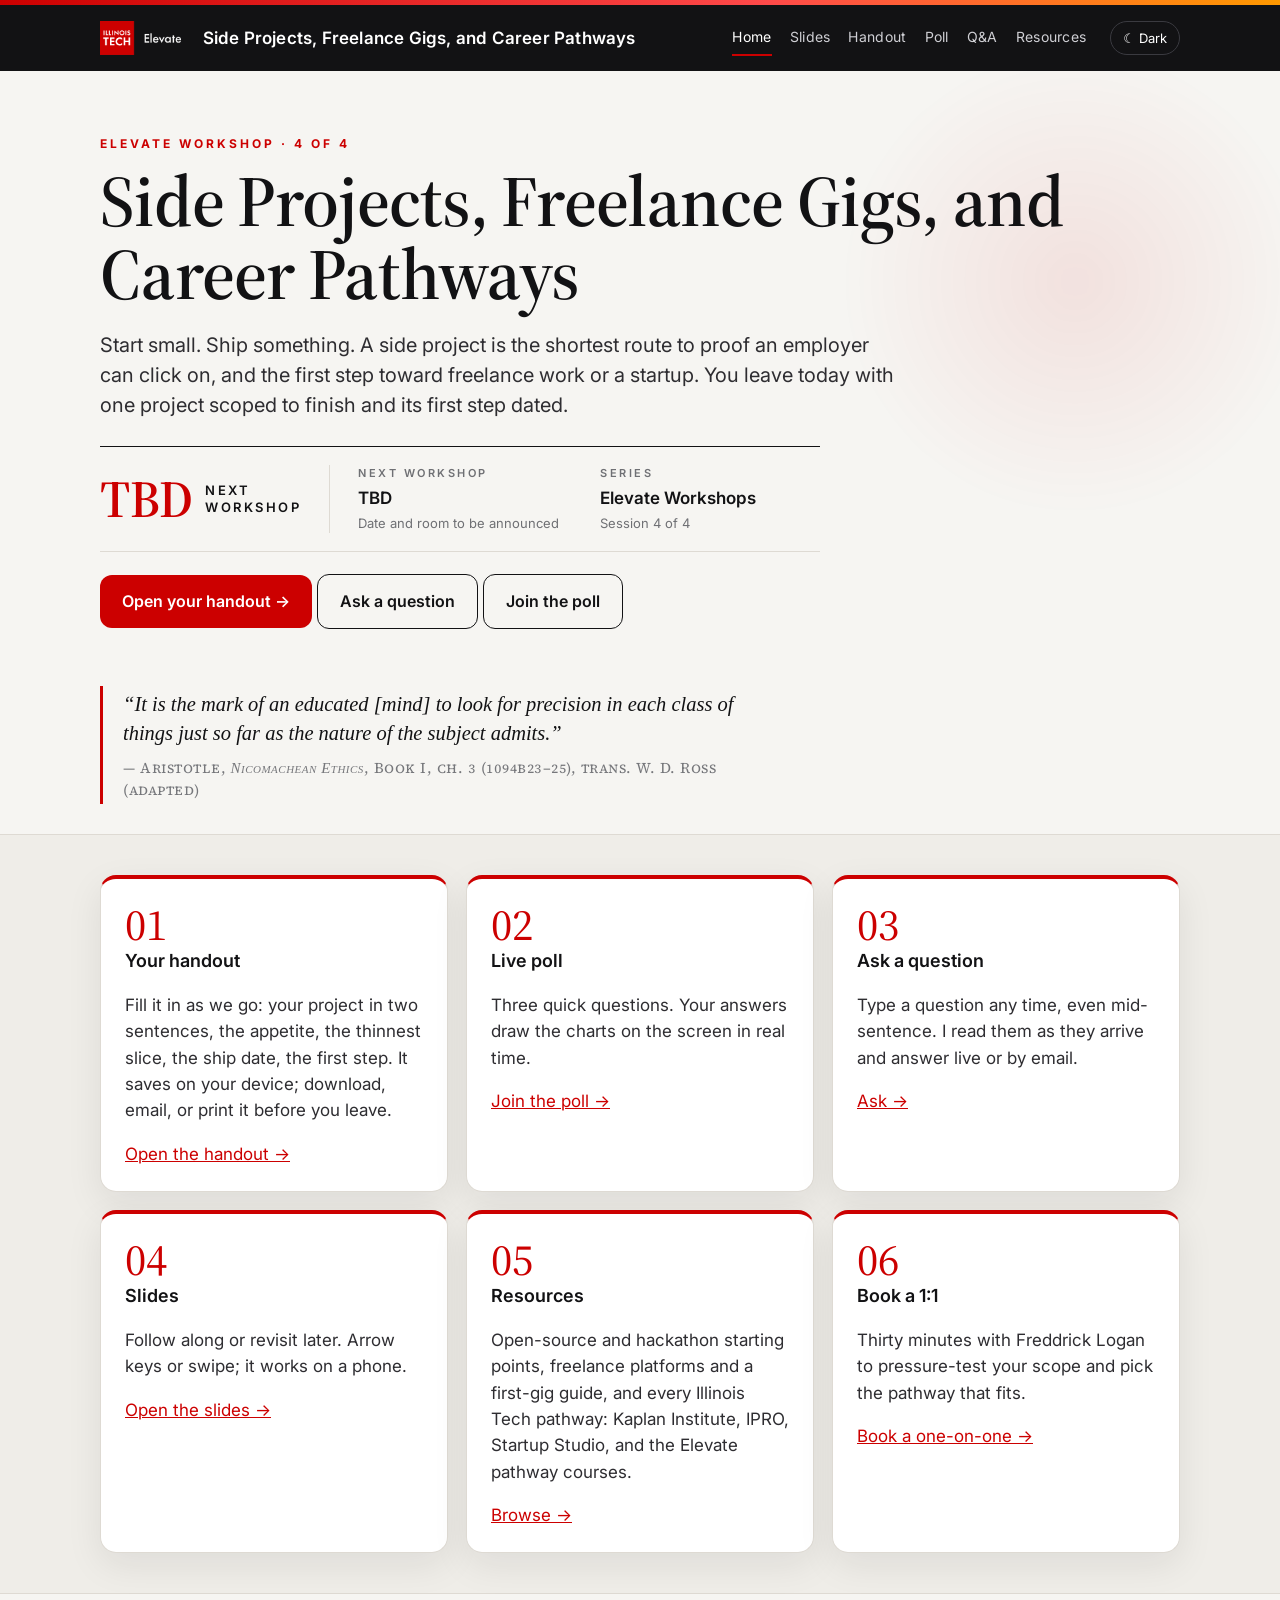
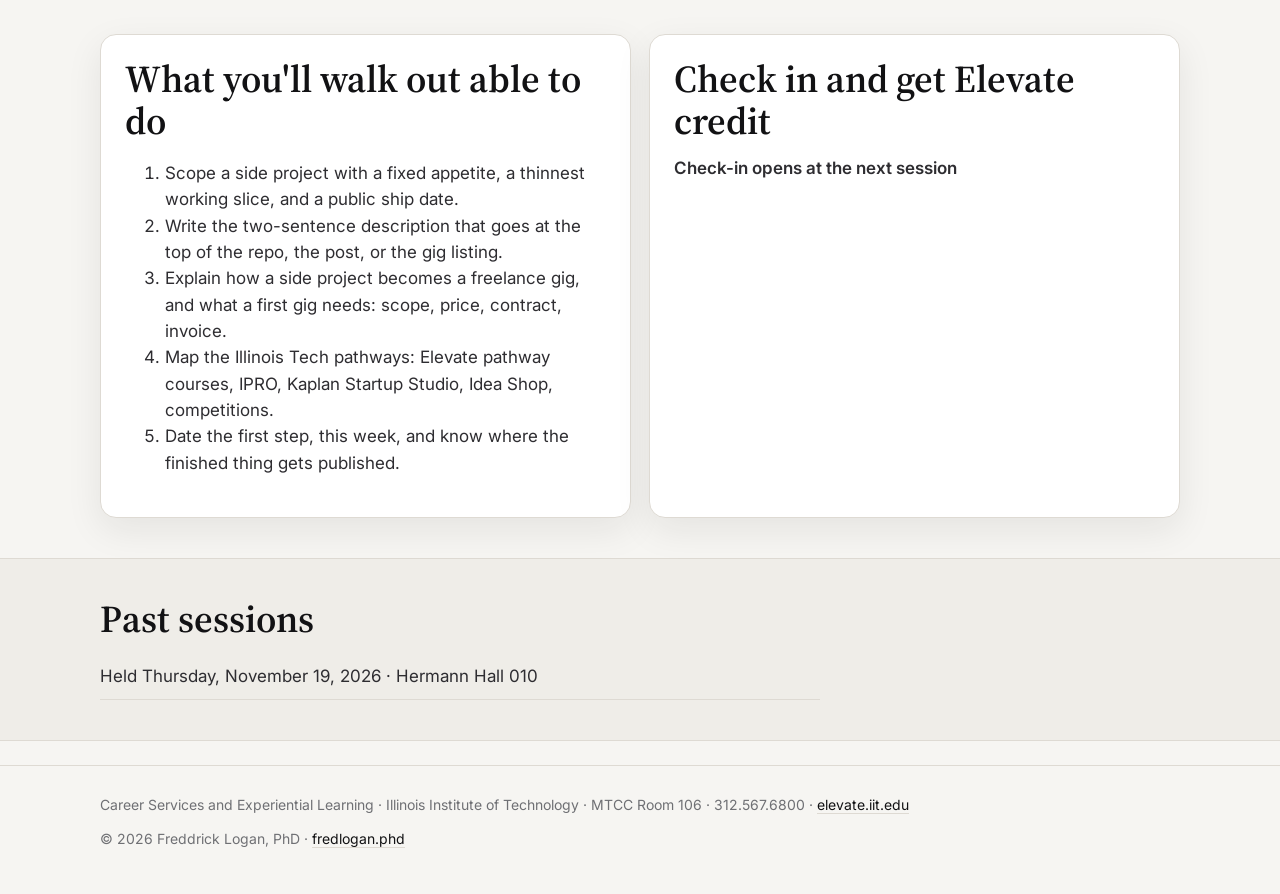
==== commit 43d8e37e: "Homepage quote: inclusive wording" ====
--- a/index.html
+++ b/index.html
@@ -37,8 +37,8 @@
 
 <section class="epigraph"><div class="wrap">
   <figure>
-    <blockquote>“It is the mark of an educated man to look for precision in each class of things just so far as the nature of the subject admits.”</blockquote>
-    <figcaption>— Aristotle, <cite>Nicomachean Ethics</cite>, Book I, ch. 3 (1094b23–25), trans. W. D. Ross</figcaption>
+    <blockquote>“It is the mark of an educated [mind] to look for precision in each class of things just so far as the nature of the subject admits.”</blockquote>
+    <figcaption>— Aristotle, <cite>Nicomachean Ethics</cite>, Book I, ch. 3 (1094b23–25), trans. W. D. Ross (adapted)</figcaption>
   </figure>
 </div></section>
 
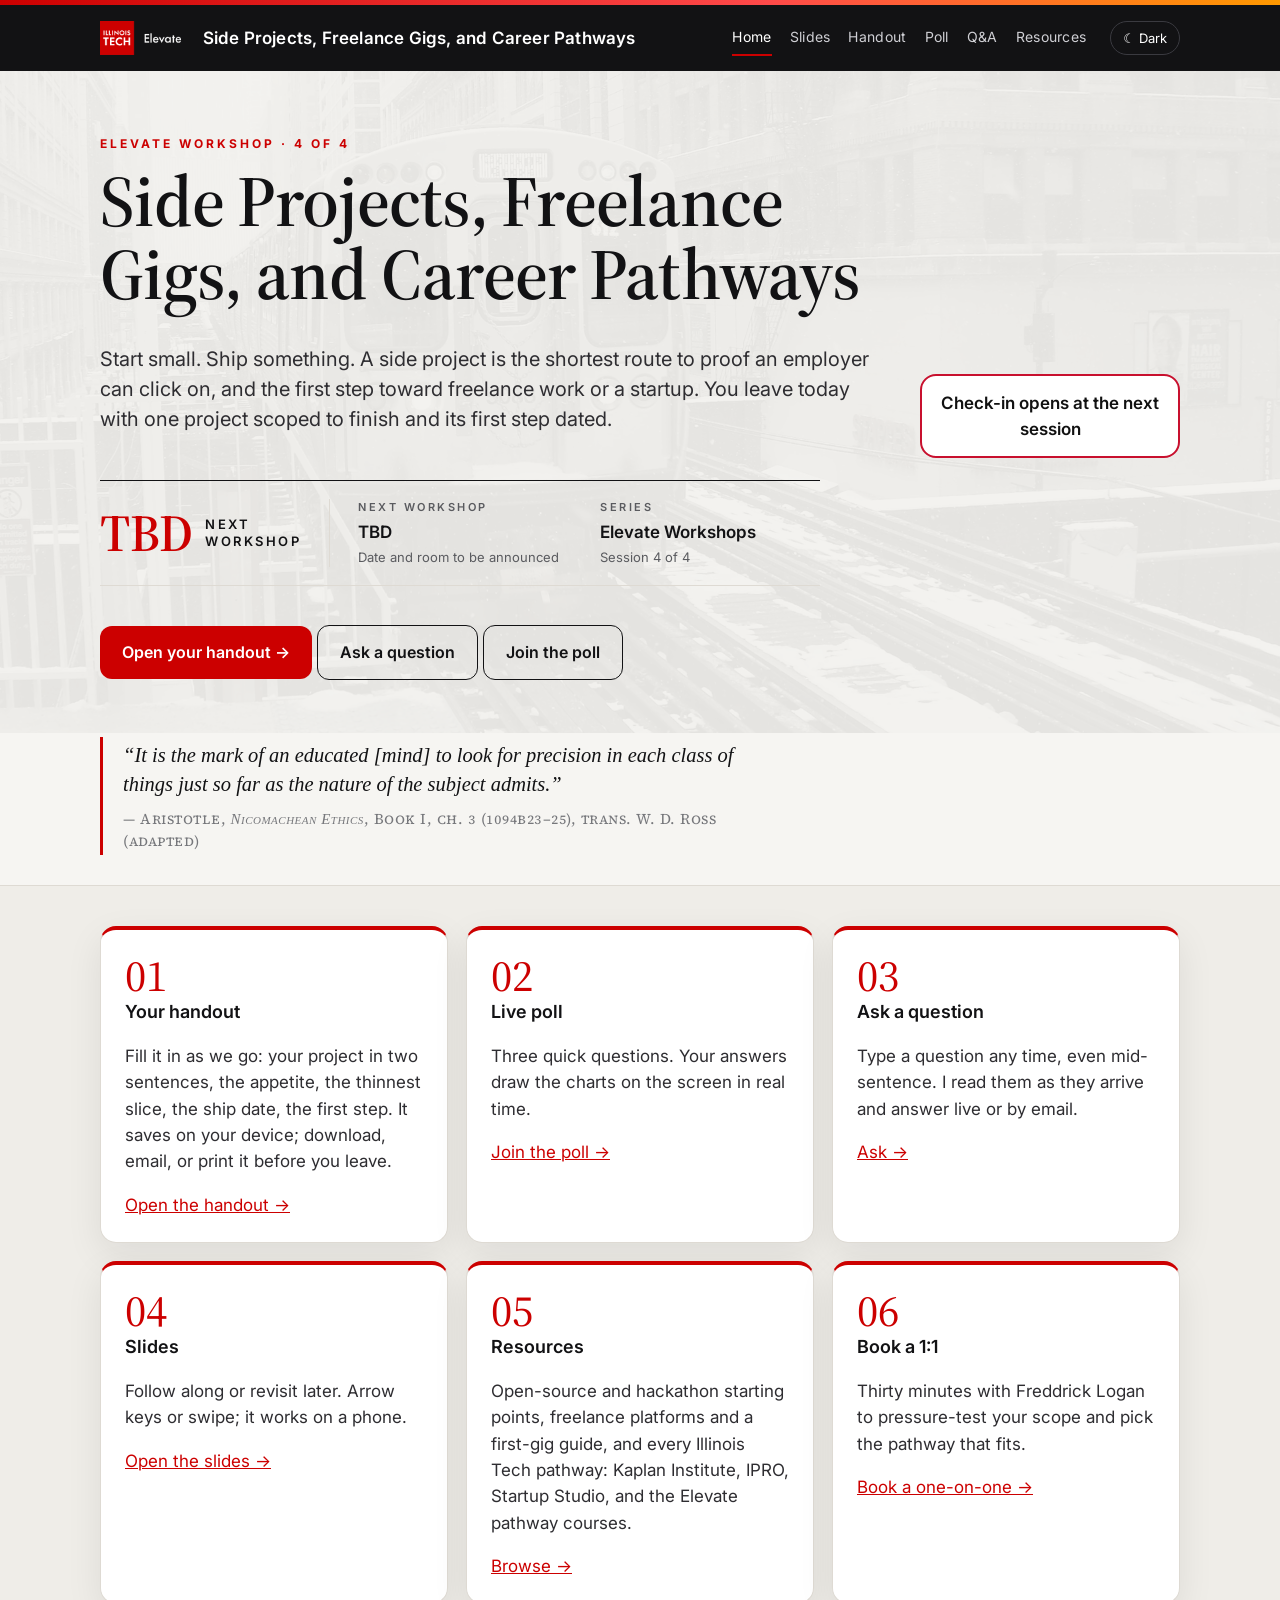
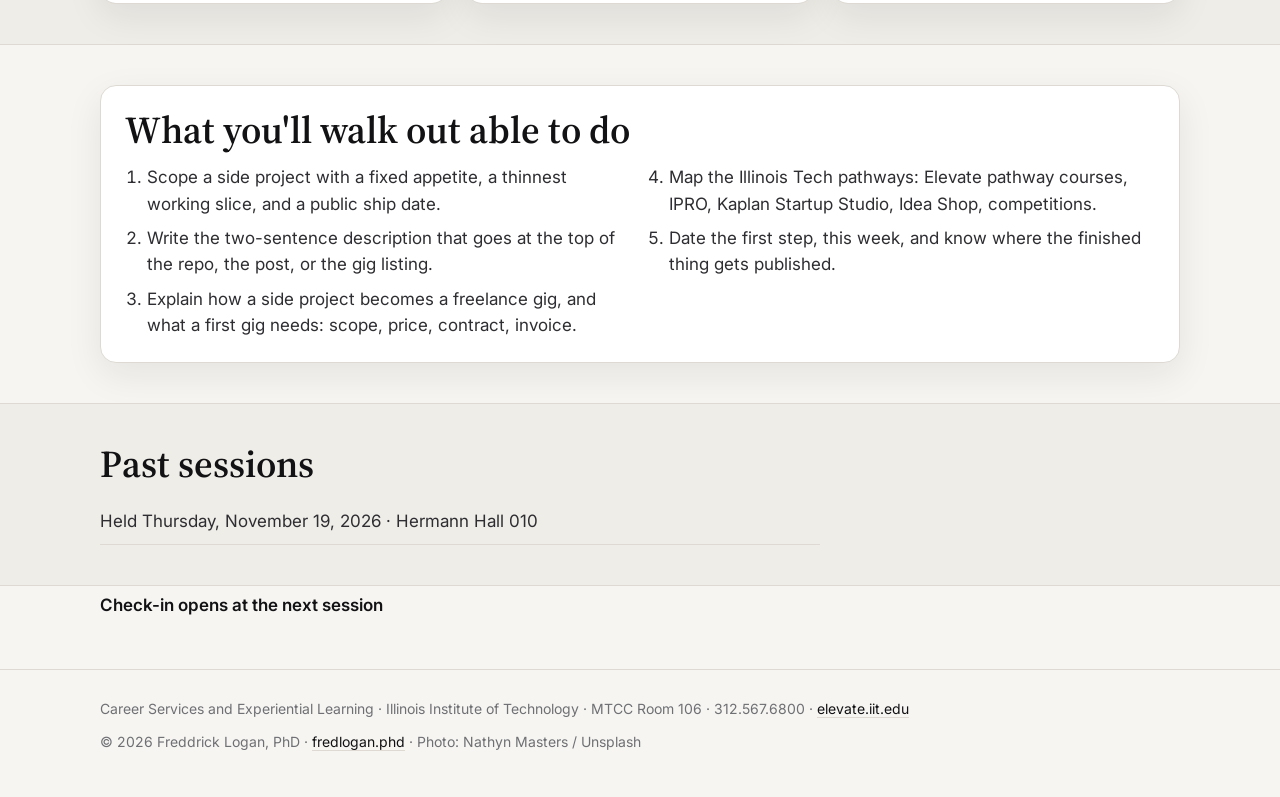
==== commit f8304b5c: "Hero QR, Chicago backgrounds, SHIP acronym, slide polish" ====
--- a/index.html
+++ b/index.html
@@ -16,9 +16,12 @@
   <nav><a class="active" href="index.html">Home</a><a href="slides.html">Slides</a><a href="handout.html">Handout</a><a href="poll.html">Poll</a><a href="qa.html">Q&amp;A</a><a href="resources.html">Resources</a></nav>
 </div></header>
 
-<section class="hero"><div class="wrap">
+<section class="hero"><div class="hero-bg" aria-hidden="true"></div><div class="wrap">
   <div class="eyebrow reveal">Elevate Workshop · 4 of 4</div>
   <h1 class="reveal">Side Projects, Freelance Gigs, and Career Pathways</h1>
+  <aside class="hero-checkin reveal" data-checkin="hero">
+    <div class="qrcard"><img src="assets/checkin-qr.png" alt="312 check-in QR code"><span class="lbl">Check in on 312</span><span class="sub">Scan with the Illinois Tech 312 app, or open <a id="checkinA" href="#"><span id="checkinShort"></span></a></span><span class="sub">Check-in records your Elevate workshop credit</span></div>
+  </aside>
   <p class="lead reveal">Start small. Ship something. A side project is the shortest route to proof an employer can click on, and the first step toward freelance work or a startup. You leave today with one project scoped to finish and its first step dated.</p>
   <div class="event reveal">
     <div class="event-date"><span class="d" data-session="day"></span><span class="m"><span data-session="month"></span><br><span data-session="year"></span></span></div>
@@ -46,14 +49,10 @@
   <div class="card accent"><div class="num">01</div><h3>Your handout</h3><p>Fill it in as we go: your project in two sentences, the appetite, the thinnest slice, the ship date, the first step. It saves on your device; download, email, or print it before you leave.</p><a href="handout.html">Open the handout →</a></div><div class="card accent"><div class="num">02</div><h3>Live poll</h3><p>Three quick questions. Your answers draw the charts on the screen in real time.</p><a href="poll.html">Join the poll →</a></div><div class="card accent"><div class="num">03</div><h3>Ask a question</h3><p>Type a question any time, even mid-sentence. I read them as they arrive and answer live or by email.</p><a href="qa.html">Ask →</a></div><div class="card accent"><div class="num">04</div><h3>Slides</h3><p>Follow along or revisit later. Arrow keys or swipe; it works on a phone.</p><a href="slides.html">Open the slides →</a></div><div class="card accent"><div class="num">05</div><h3>Resources</h3><p>Open-source and hackathon starting points, freelance platforms and a first-gig guide, and every Illinois Tech pathway: Kaplan Institute, IPRO, Startup Studio, and the Elevate pathway courses.</p><a href="resources.html">Browse →</a></div><div class="card accent"><div class="num">06</div><h3>Book a 1:1</h3><p>Thirty minutes with Freddrick Logan to pressure-test your scope and pick the pathway that fits.</p><a id="bookCard" href="#">Book a one-on-one →</a></div>
 </div></section>
 
-<section class="section"><div class="wrap grid c2">
-  <div class="card">
+<section class="section"><div class="wrap">
+  <div class="card goals">
     <h2>What you'll walk out able to do</h2>
     <ol><li>Scope a side project with a fixed appetite, a thinnest working slice, and a public ship date.</li><li>Write the two-sentence description that goes at the top of the repo, the post, or the gig listing.</li><li>Explain how a side project becomes a freelance gig, and what a first gig needs: scope, price, contract, invoice.</li><li>Map the Illinois Tech pathways: Elevate pathway courses, IPRO, Kaplan Startup Studio, Idea Shop, competitions.</li><li>Date the first step, this week, and know where the finished thing gets published.</li></ol>
-  </div>
-  <div class="card">
-    <h2>Check in and get Elevate credit</h2>
-    <div data-checkin="card"><div class="qr"><div class="qrcard" style="--qr:190px"><img src="assets/checkin-qr.png" alt="312 check-in QR code"><span class="lbl">Check in on 312</span></div><div><p>Scan with the Illinois Tech 312 app, or open <a id="checkinA" href="#"><span id="checkinShort"></span></a>.</p><p class="hint">Check-in records your attendance for Elevate workshop credit.</p></div></div></div>
   </div>
 </div></section>
 <section class="section alt" data-past hidden><div class="wrap">
@@ -61,9 +60,11 @@
   <ul class="past-list" data-past-list></ul>
 </div></section>
 
+<section class="checkin-foot"><div class="wrap"><div class="foot-checkin" data-checkin="foot"><div class="qrcard" style="--qr:140px"><img src="assets/checkin-qr.png" alt="312 check-in QR code"><span class="lbl">Check in on 312</span></div><p>Scan to check in for Elevate credit.</p></div></div></section>
+
 <footer class="footer"><div class="wrap">
   <div>Career Services and Experiential Learning · Illinois Institute of Technology · MTCC Room 106 · 312.567.6800 · <a href="https://elevate.iit.edu">elevate.iit.edu</a></div>
-  <div>© <span data-year></span> Freddrick Logan, PhD · <a href="https://fredlogan.phd">fredlogan.phd</a></div>
+  <div>© <span data-year></span> Freddrick Logan, PhD · <a href="https://fredlogan.phd">fredlogan.phd</a> · <span class="photo">Photo: Nathyn Masters / Unsplash</span></div>
 </div></footer>
 <script src="assets/config.js"></script>
 <script src="assets/site.js"></script>
--- a/assets/site.css
+++ b/assets/site.css
@@ -167,3 +167,28 @@
 :root[data-theme="dark"] .epigraph figcaption{color:#A5A6AA}
 @media (prefers-color-scheme: dark){:root:not([data-theme="light"]) .epigraph figcaption{color:#A5A6AA}}
 @media (max-width:480px){.epigraph figure{padding-left:14px}.epigraph blockquote{font-size:17px}.epigraph figcaption{font-size:14px}}
+
+/* Hero: faint Chicago photo under a theme-colour overlay; check-in card in the hero; goals full width; small check-in above the footer */
+.hero-bg{position:absolute;inset:0;z-index:0;overflow:hidden}
+.hero-bg::before{content:"";position:absolute;inset:0;background:url(hero-chicago.webp) center/cover no-repeat;filter:grayscale(.9) contrast(.4) brightness(1.25)}
+.hero-bg::after{content:"";position:absolute;inset:0;background:var(--bg);opacity:.88}
+.hero{--muted:#5A5B5F}
+:root[data-theme="dark"] .hero-bg::before{filter:grayscale(.9) brightness(.8)}
+:root[data-theme="dark"] .hero{--muted:#A3A4A8}
+@media (prefers-color-scheme: dark){:root:not([data-theme="light"]) .hero-bg::before{filter:grayscale(.9) brightness(.8)}:root:not([data-theme="light"]) .hero{--muted:#A3A4A8}}
+.hero .wrap{display:grid;grid-template-columns:minmax(0,1fr) 260px;column-gap:48px;align-items:start}
+.hero .wrap>*{grid-column:1;min-width:0}
+.hero .hero-checkin{grid-column:2;grid-row:1/span 6;align-self:center;justify-self:end;width:260px;margin:0}
+.hero-checkin .qrcard{width:100%;--qr:220px;padding:14px 14px 12px}
+.hero-checkin .qrcard .sub{max-width:none}
+.hero-checkin .checkin-wait{background:#fff;border:2px solid #C8102E;border-radius:16px;padding:14px;color:#111;text-align:center}
+@media (max-width:1023px){.hero .wrap{display:block}.hero .hero-checkin{display:block;width:100%;max-width:320px;margin:16px 0 4px}.hero-checkin .qrcard{--qr:min(280px,100%);width:100%}}
+.goals ol{columns:2;column-gap:36px;margin:8px 0 0;padding-left:22px}
+.goals li{break-inside:avoid;margin:0 0 8px}
+@media (max-width:760px){.goals ol{columns:1}}
+.checkin-foot{padding:6px 0 26px}
+.foot-checkin{display:flex;align-items:center;gap:18px;flex-wrap:wrap}
+.foot-checkin .qrcard{padding:10px 12px 8px;gap:4px}
+.foot-checkin .qrcard .lbl{font-size:14px}
+.foot-checkin p{margin:0;font-weight:600;color:var(--ink);font-size:17px}
+.foot-checkin .checkin-wait{margin:0}
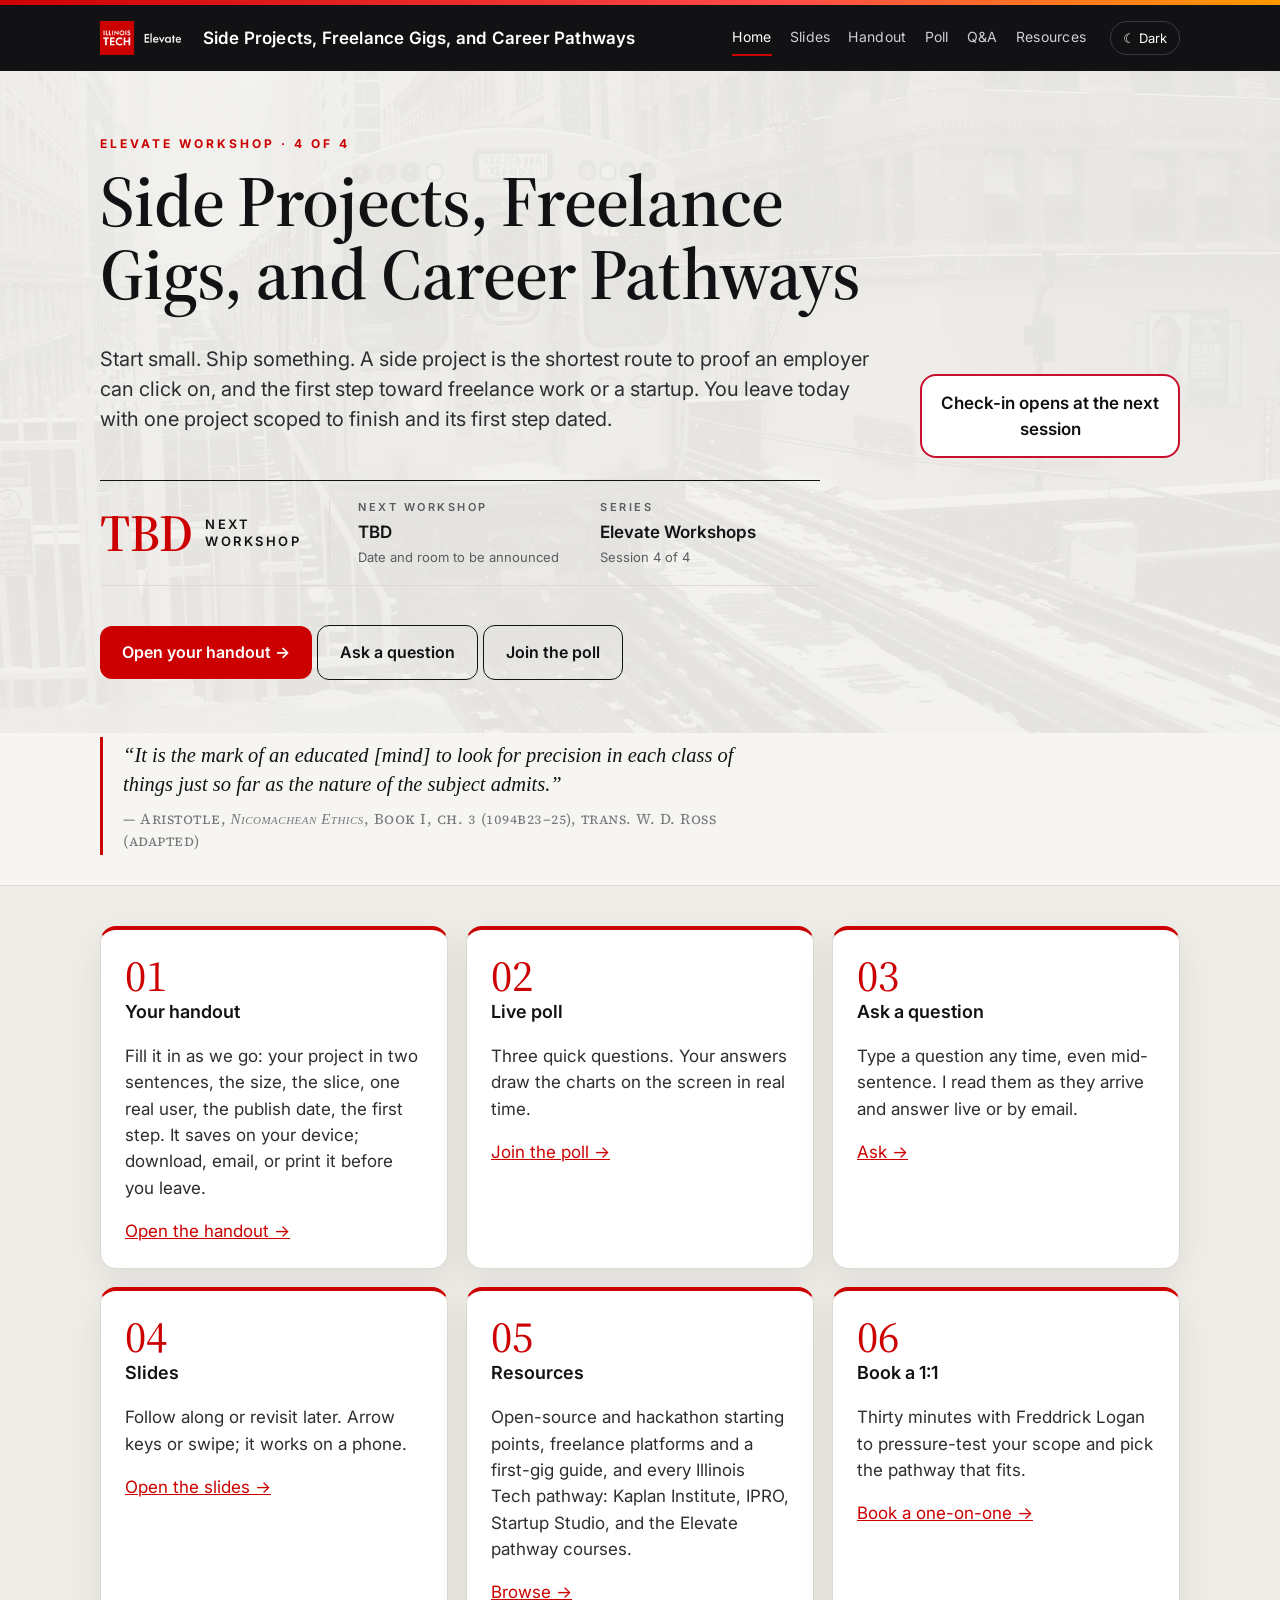
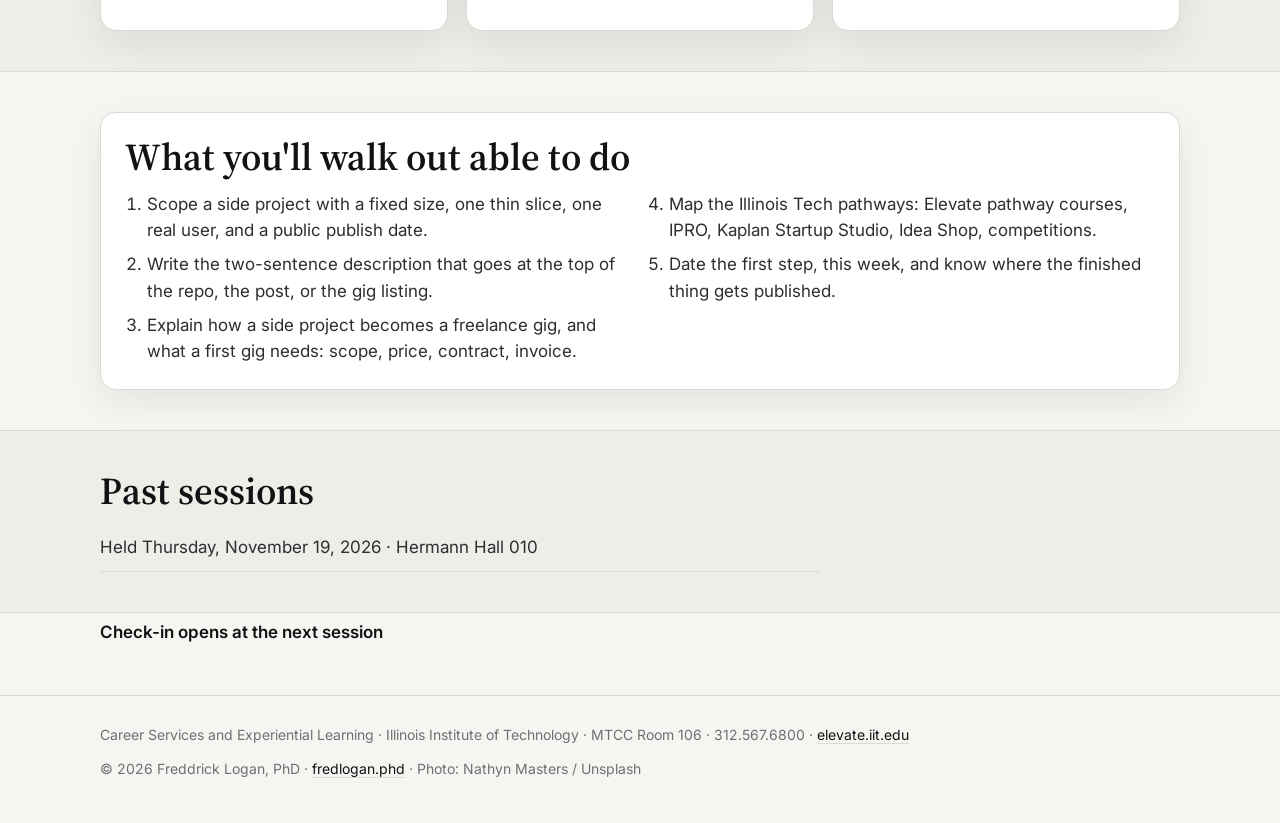
==== commit b3143e93: "Simplify activity slides; no-code alternatives; overlap fixes" ====
--- a/index.html
+++ b/index.html
@@ -46,13 +46,13 @@
 </div></section>
 
 <section class="section alt"><div class="wrap grid c3">
-  <div class="card accent"><div class="num">01</div><h3>Your handout</h3><p>Fill it in as we go: your project in two sentences, the appetite, the thinnest slice, the ship date, the first step. It saves on your device; download, email, or print it before you leave.</p><a href="handout.html">Open the handout →</a></div><div class="card accent"><div class="num">02</div><h3>Live poll</h3><p>Three quick questions. Your answers draw the charts on the screen in real time.</p><a href="poll.html">Join the poll →</a></div><div class="card accent"><div class="num">03</div><h3>Ask a question</h3><p>Type a question any time, even mid-sentence. I read them as they arrive and answer live or by email.</p><a href="qa.html">Ask →</a></div><div class="card accent"><div class="num">04</div><h3>Slides</h3><p>Follow along or revisit later. Arrow keys or swipe; it works on a phone.</p><a href="slides.html">Open the slides →</a></div><div class="card accent"><div class="num">05</div><h3>Resources</h3><p>Open-source and hackathon starting points, freelance platforms and a first-gig guide, and every Illinois Tech pathway: Kaplan Institute, IPRO, Startup Studio, and the Elevate pathway courses.</p><a href="resources.html">Browse →</a></div><div class="card accent"><div class="num">06</div><h3>Book a 1:1</h3><p>Thirty minutes with Freddrick Logan to pressure-test your scope and pick the pathway that fits.</p><a id="bookCard" href="#">Book a one-on-one →</a></div>
+  <div class="card accent"><div class="num">01</div><h3>Your handout</h3><p>Fill it in as we go: your project in two sentences, the size, the slice, one real user, the publish date, the first step. It saves on your device; download, email, or print it before you leave.</p><a href="handout.html">Open the handout →</a></div><div class="card accent"><div class="num">02</div><h3>Live poll</h3><p>Three quick questions. Your answers draw the charts on the screen in real time.</p><a href="poll.html">Join the poll →</a></div><div class="card accent"><div class="num">03</div><h3>Ask a question</h3><p>Type a question any time, even mid-sentence. I read them as they arrive and answer live or by email.</p><a href="qa.html">Ask →</a></div><div class="card accent"><div class="num">04</div><h3>Slides</h3><p>Follow along or revisit later. Arrow keys or swipe; it works on a phone.</p><a href="slides.html">Open the slides →</a></div><div class="card accent"><div class="num">05</div><h3>Resources</h3><p>Open-source and hackathon starting points, freelance platforms and a first-gig guide, and every Illinois Tech pathway: Kaplan Institute, IPRO, Startup Studio, and the Elevate pathway courses.</p><a href="resources.html">Browse →</a></div><div class="card accent"><div class="num">06</div><h3>Book a 1:1</h3><p>Thirty minutes with Freddrick Logan to pressure-test your scope and pick the pathway that fits.</p><a id="bookCard" href="#">Book a one-on-one →</a></div>
 </div></section>
 
 <section class="section"><div class="wrap">
   <div class="card goals">
     <h2>What you'll walk out able to do</h2>
-    <ol><li>Scope a side project with a fixed appetite, a thinnest working slice, and a public ship date.</li><li>Write the two-sentence description that goes at the top of the repo, the post, or the gig listing.</li><li>Explain how a side project becomes a freelance gig, and what a first gig needs: scope, price, contract, invoice.</li><li>Map the Illinois Tech pathways: Elevate pathway courses, IPRO, Kaplan Startup Studio, Idea Shop, competitions.</li><li>Date the first step, this week, and know where the finished thing gets published.</li></ol>
+    <ol><li>Scope a side project with a fixed size, one thin slice, one real user, and a public publish date.</li><li>Write the two-sentence description that goes at the top of the repo, the post, or the gig listing.</li><li>Explain how a side project becomes a freelance gig, and what a first gig needs: scope, price, contract, invoice.</li><li>Map the Illinois Tech pathways: Elevate pathway courses, IPRO, Kaplan Startup Studio, Idea Shop, competitions.</li><li>Date the first step, this week, and know where the finished thing gets published.</li></ol>
   </div>
 </div></section>
 <section class="section alt" data-past hidden><div class="wrap">
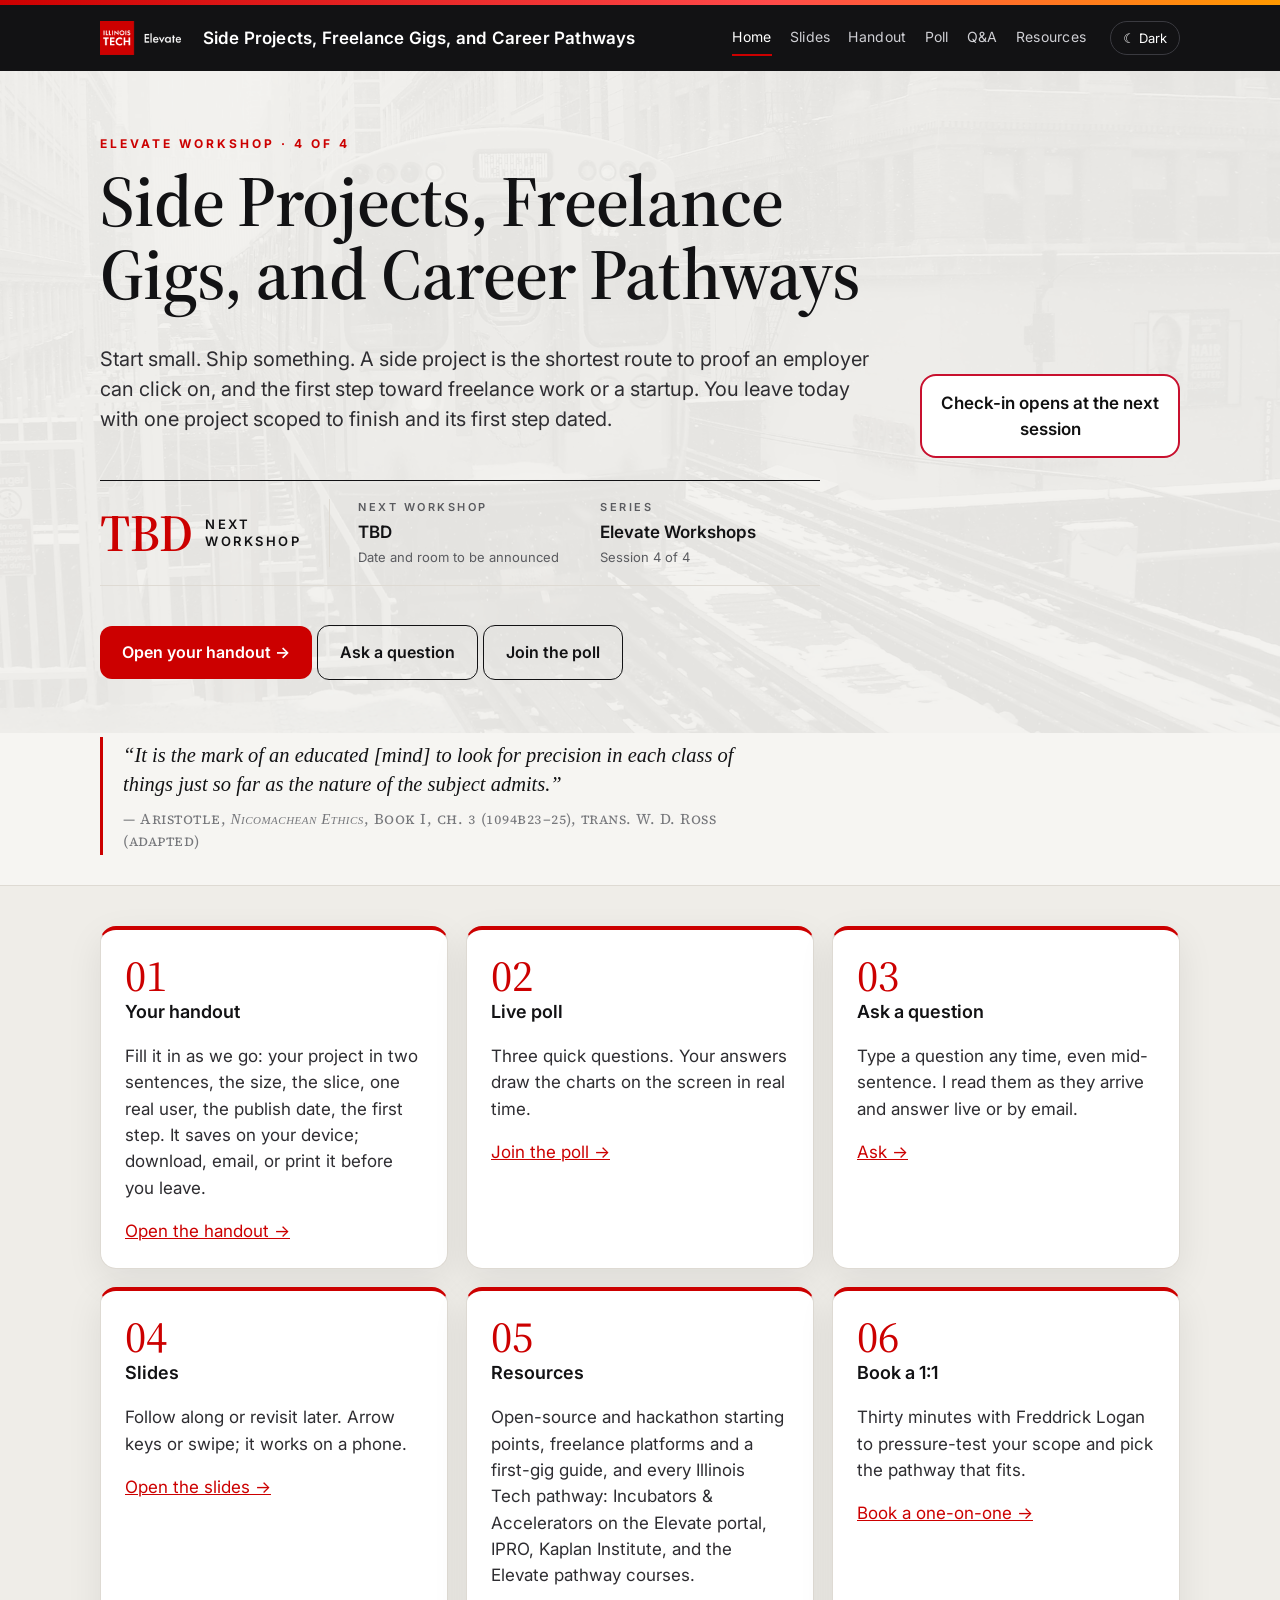
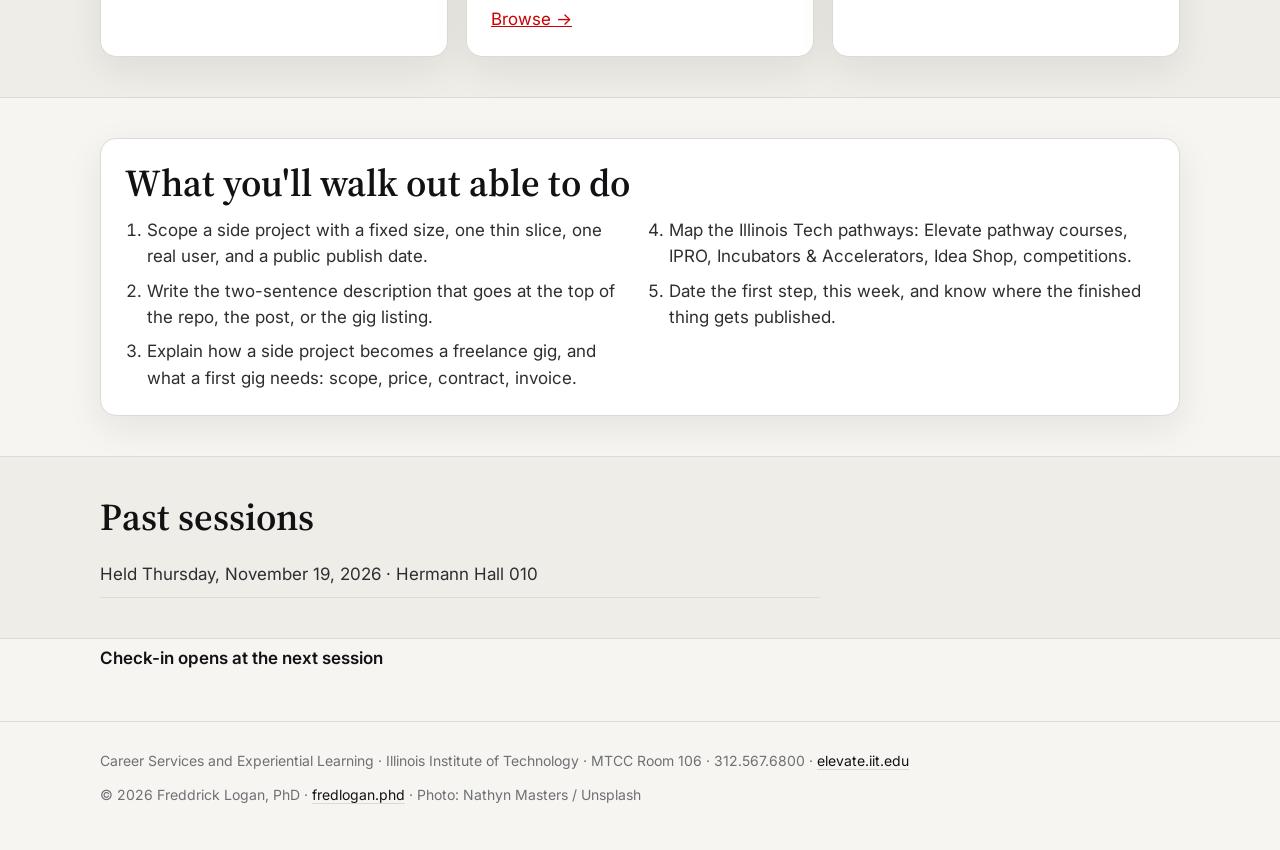
==== commit 6b513364: "Replace Startup Studio with Incubators & Accelerators (Elevate portal)" ====
--- a/index.html
+++ b/index.html
@@ -46,13 +46,13 @@
 </div></section>
 
 <section class="section alt"><div class="wrap grid c3">
-  <div class="card accent"><div class="num">01</div><h3>Your handout</h3><p>Fill it in as we go: your project in two sentences, the size, the slice, one real user, the publish date, the first step. It saves on your device; download, email, or print it before you leave.</p><a href="handout.html">Open the handout →</a></div><div class="card accent"><div class="num">02</div><h3>Live poll</h3><p>Three quick questions. Your answers draw the charts on the screen in real time.</p><a href="poll.html">Join the poll →</a></div><div class="card accent"><div class="num">03</div><h3>Ask a question</h3><p>Type a question any time, even mid-sentence. I read them as they arrive and answer live or by email.</p><a href="qa.html">Ask →</a></div><div class="card accent"><div class="num">04</div><h3>Slides</h3><p>Follow along or revisit later. Arrow keys or swipe; it works on a phone.</p><a href="slides.html">Open the slides →</a></div><div class="card accent"><div class="num">05</div><h3>Resources</h3><p>Open-source and hackathon starting points, freelance platforms and a first-gig guide, and every Illinois Tech pathway: Kaplan Institute, IPRO, Startup Studio, and the Elevate pathway courses.</p><a href="resources.html">Browse →</a></div><div class="card accent"><div class="num">06</div><h3>Book a 1:1</h3><p>Thirty minutes with Freddrick Logan to pressure-test your scope and pick the pathway that fits.</p><a id="bookCard" href="#">Book a one-on-one →</a></div>
+  <div class="card accent"><div class="num">01</div><h3>Your handout</h3><p>Fill it in as we go: your project in two sentences, the size, the slice, one real user, the publish date, the first step. It saves on your device; download, email, or print it before you leave.</p><a href="handout.html">Open the handout →</a></div><div class="card accent"><div class="num">02</div><h3>Live poll</h3><p>Three quick questions. Your answers draw the charts on the screen in real time.</p><a href="poll.html">Join the poll →</a></div><div class="card accent"><div class="num">03</div><h3>Ask a question</h3><p>Type a question any time, even mid-sentence. I read them as they arrive and answer live or by email.</p><a href="qa.html">Ask →</a></div><div class="card accent"><div class="num">04</div><h3>Slides</h3><p>Follow along or revisit later. Arrow keys or swipe; it works on a phone.</p><a href="slides.html">Open the slides →</a></div><div class="card accent"><div class="num">05</div><h3>Resources</h3><p>Open-source and hackathon starting points, freelance platforms and a first-gig guide, and every Illinois Tech pathway: Incubators &amp; Accelerators on the Elevate portal, IPRO, Kaplan Institute, and the Elevate pathway courses.</p><a href="resources.html">Browse →</a></div><div class="card accent"><div class="num">06</div><h3>Book a 1:1</h3><p>Thirty minutes with Freddrick Logan to pressure-test your scope and pick the pathway that fits.</p><a id="bookCard" href="#">Book a one-on-one →</a></div>
 </div></section>
 
 <section class="section"><div class="wrap">
   <div class="card goals">
     <h2>What you'll walk out able to do</h2>
-    <ol><li>Scope a side project with a fixed size, one thin slice, one real user, and a public publish date.</li><li>Write the two-sentence description that goes at the top of the repo, the post, or the gig listing.</li><li>Explain how a side project becomes a freelance gig, and what a first gig needs: scope, price, contract, invoice.</li><li>Map the Illinois Tech pathways: Elevate pathway courses, IPRO, Kaplan Startup Studio, Idea Shop, competitions.</li><li>Date the first step, this week, and know where the finished thing gets published.</li></ol>
+    <ol><li>Scope a side project with a fixed size, one thin slice, one real user, and a public publish date.</li><li>Write the two-sentence description that goes at the top of the repo, the post, or the gig listing.</li><li>Explain how a side project becomes a freelance gig, and what a first gig needs: scope, price, contract, invoice.</li><li>Map the Illinois Tech pathways: Elevate pathway courses, IPRO, Incubators &amp; Accelerators, Idea Shop, competitions.</li><li>Date the first step, this week, and know where the finished thing gets published.</li></ol>
   </div>
 </div></section>
 <section class="section alt" data-past hidden><div class="wrap">
--- a/assets/site.css
+++ b/assets/site.css
@@ -192,3 +192,11 @@
 .foot-checkin .qrcard .lbl{font-size:14px}
 .foot-checkin p{margin:0;font-weight:600;color:var(--ink);font-size:17px}
 .foot-checkin .checkin-wait{margin:0}
+
+/* Careers & Elevate Hub resource lists */
+.hublist{list-style:none;margin:6px 0 0;padding:0}
+.hublist li{padding:7px 0;border-bottom:1px solid var(--line);line-height:1.4}
+.hublist li:last-child{border-bottom:0}
+.hublist a{font-weight:600}
+.hublist .why{display:block;font-size:13px;color:var(--muted)}
+.hint.hub a{white-space:nowrap}
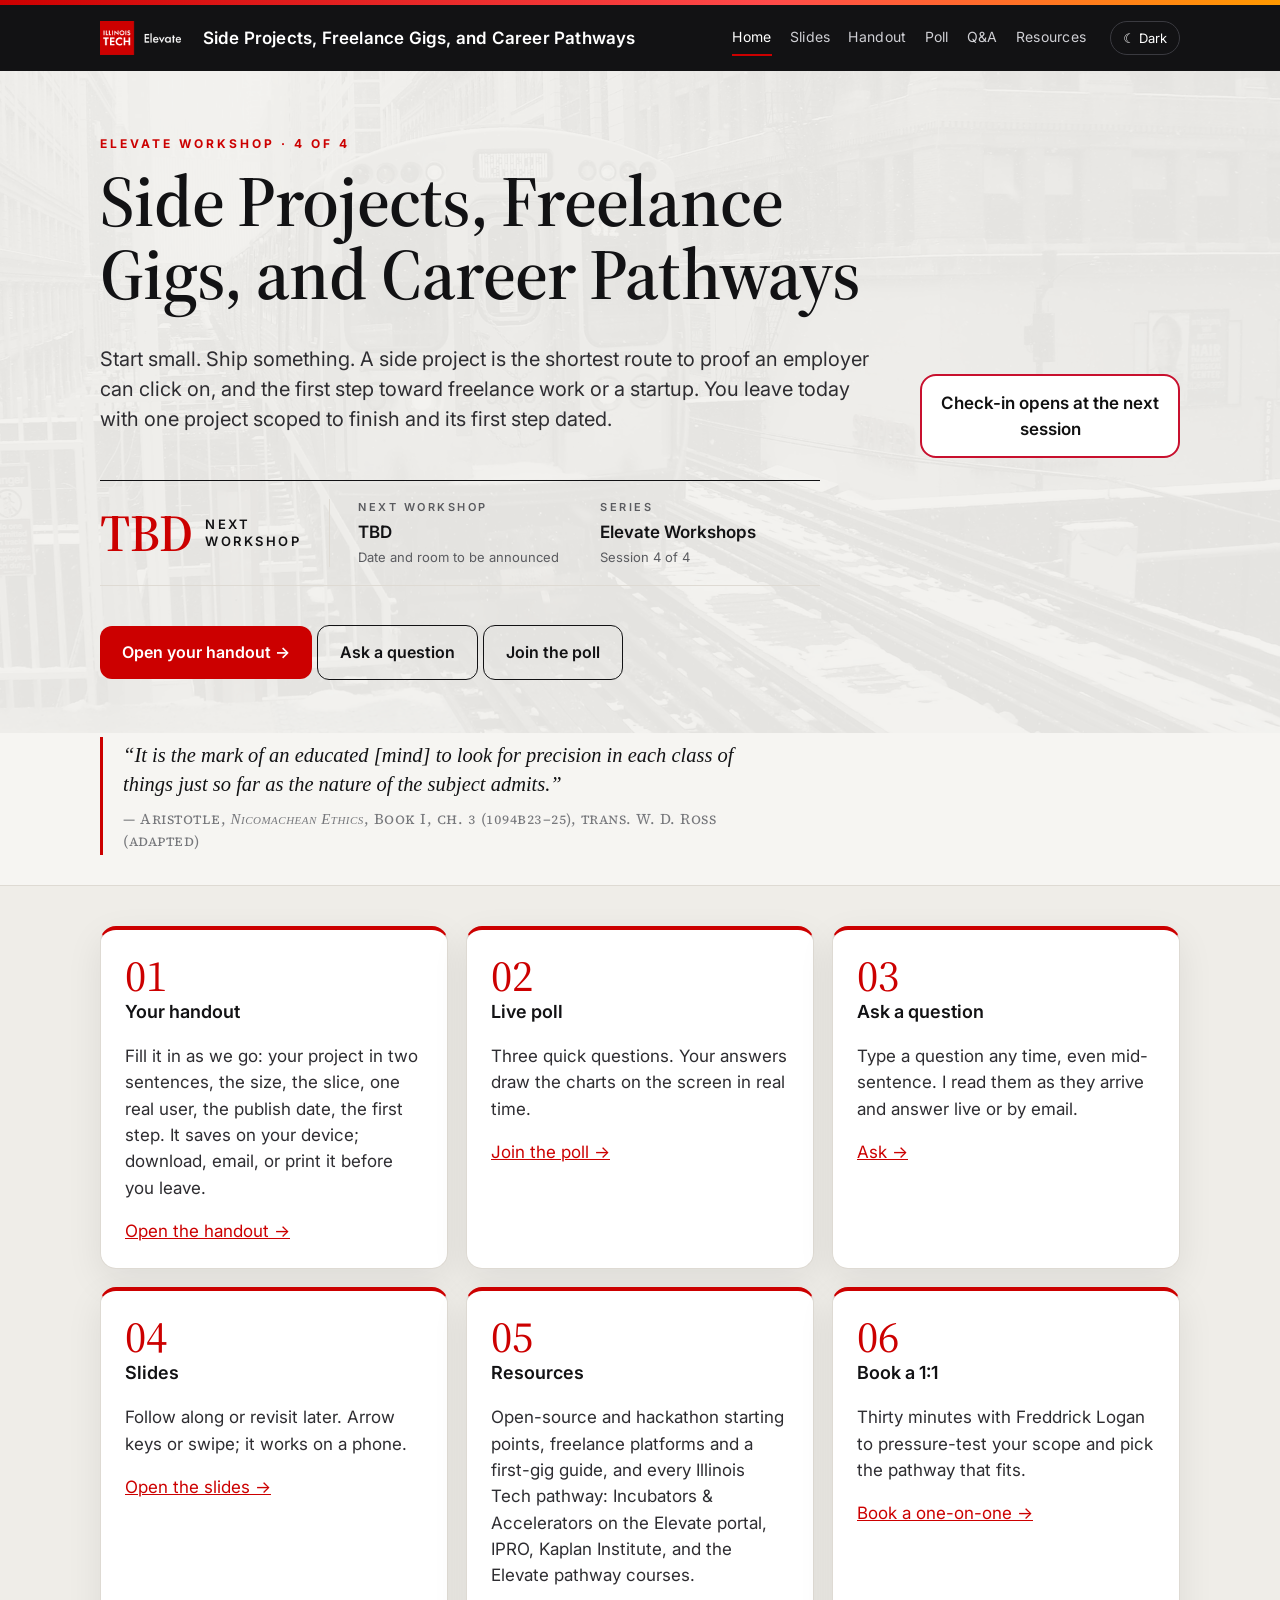
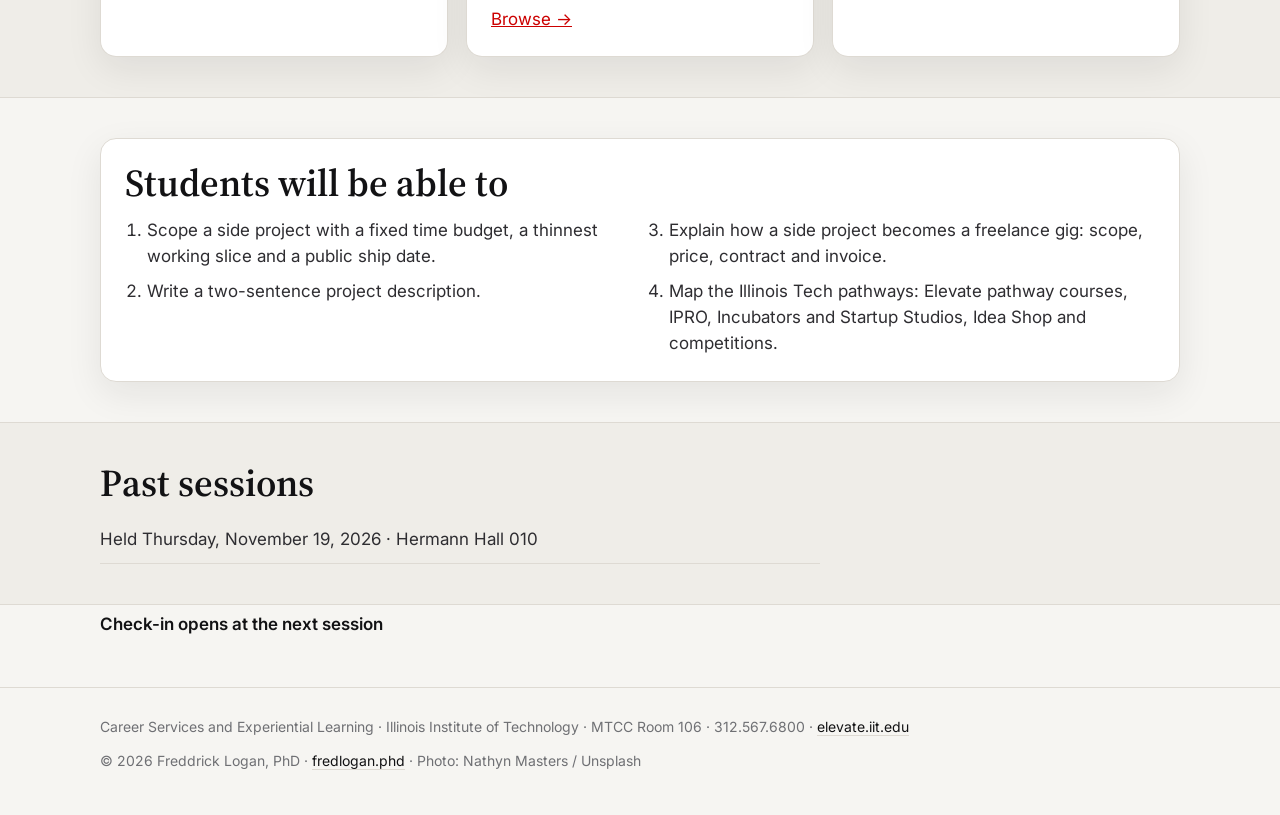
==== commit 76b81ece: "Align objectives and exit questions with Career Services feedback" ====
--- a/index.html
+++ b/index.html
@@ -51,8 +51,8 @@
 
 <section class="section"><div class="wrap">
   <div class="card goals">
-    <h2>What you'll walk out able to do</h2>
-    <ol><li>Scope a side project with a fixed size, one thin slice, one real user, and a public publish date.</li><li>Write the two-sentence description that goes at the top of the repo, the post, or the gig listing.</li><li>Explain how a side project becomes a freelance gig, and what a first gig needs: scope, price, contract, invoice.</li><li>Map the Illinois Tech pathways: Elevate pathway courses, IPRO, Incubators &amp; Accelerators, Idea Shop, competitions.</li><li>Date the first step, this week, and know where the finished thing gets published.</li></ol>
+    <h2>Students will be able to</h2>
+    <ol><li>Scope a side project with a fixed time budget, a thinnest working slice and a public ship date.</li><li>Write a two-sentence project description.</li><li>Explain how a side project becomes a freelance gig: scope, price, contract and invoice.</li><li>Map the Illinois Tech pathways: Elevate pathway courses, IPRO, Incubators and Startup Studios, Idea Shop and competitions.</li></ol>
   </div>
 </div></section>
 <section class="section alt" data-past hidden><div class="wrap">
